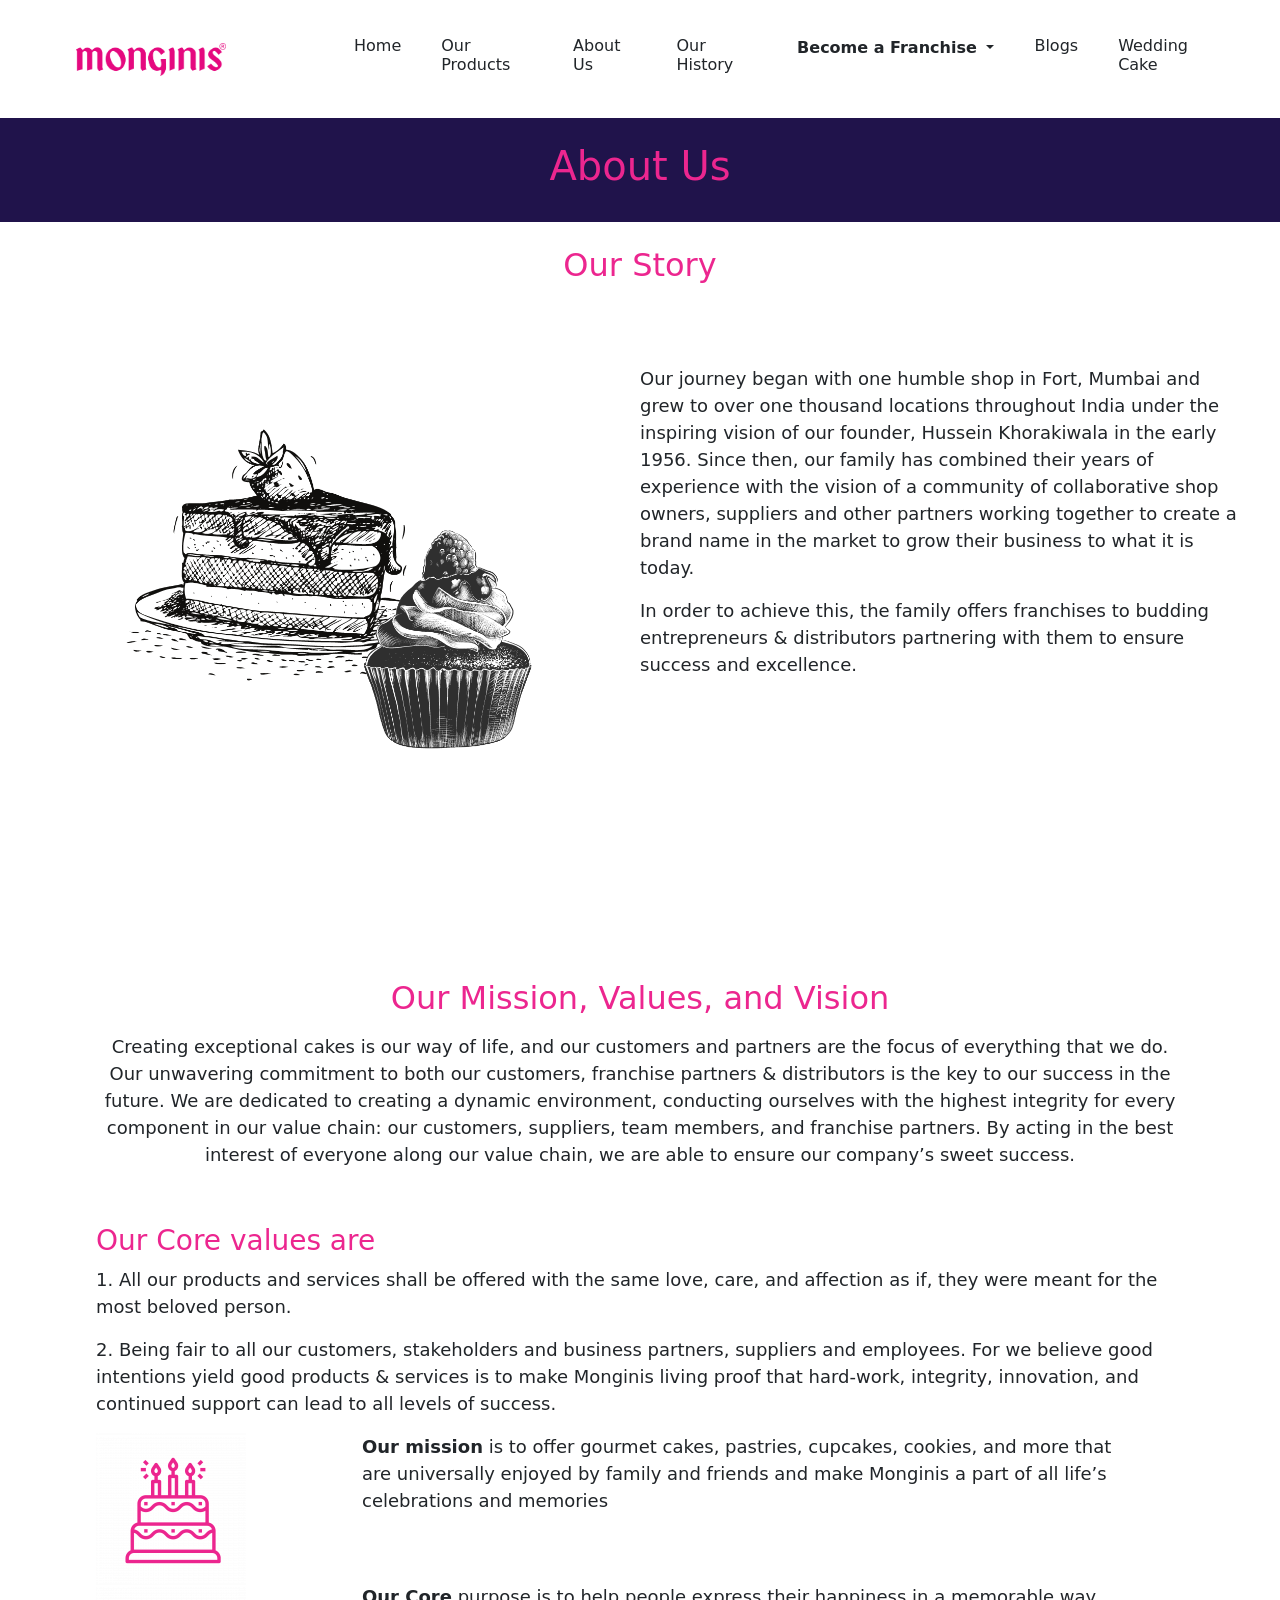
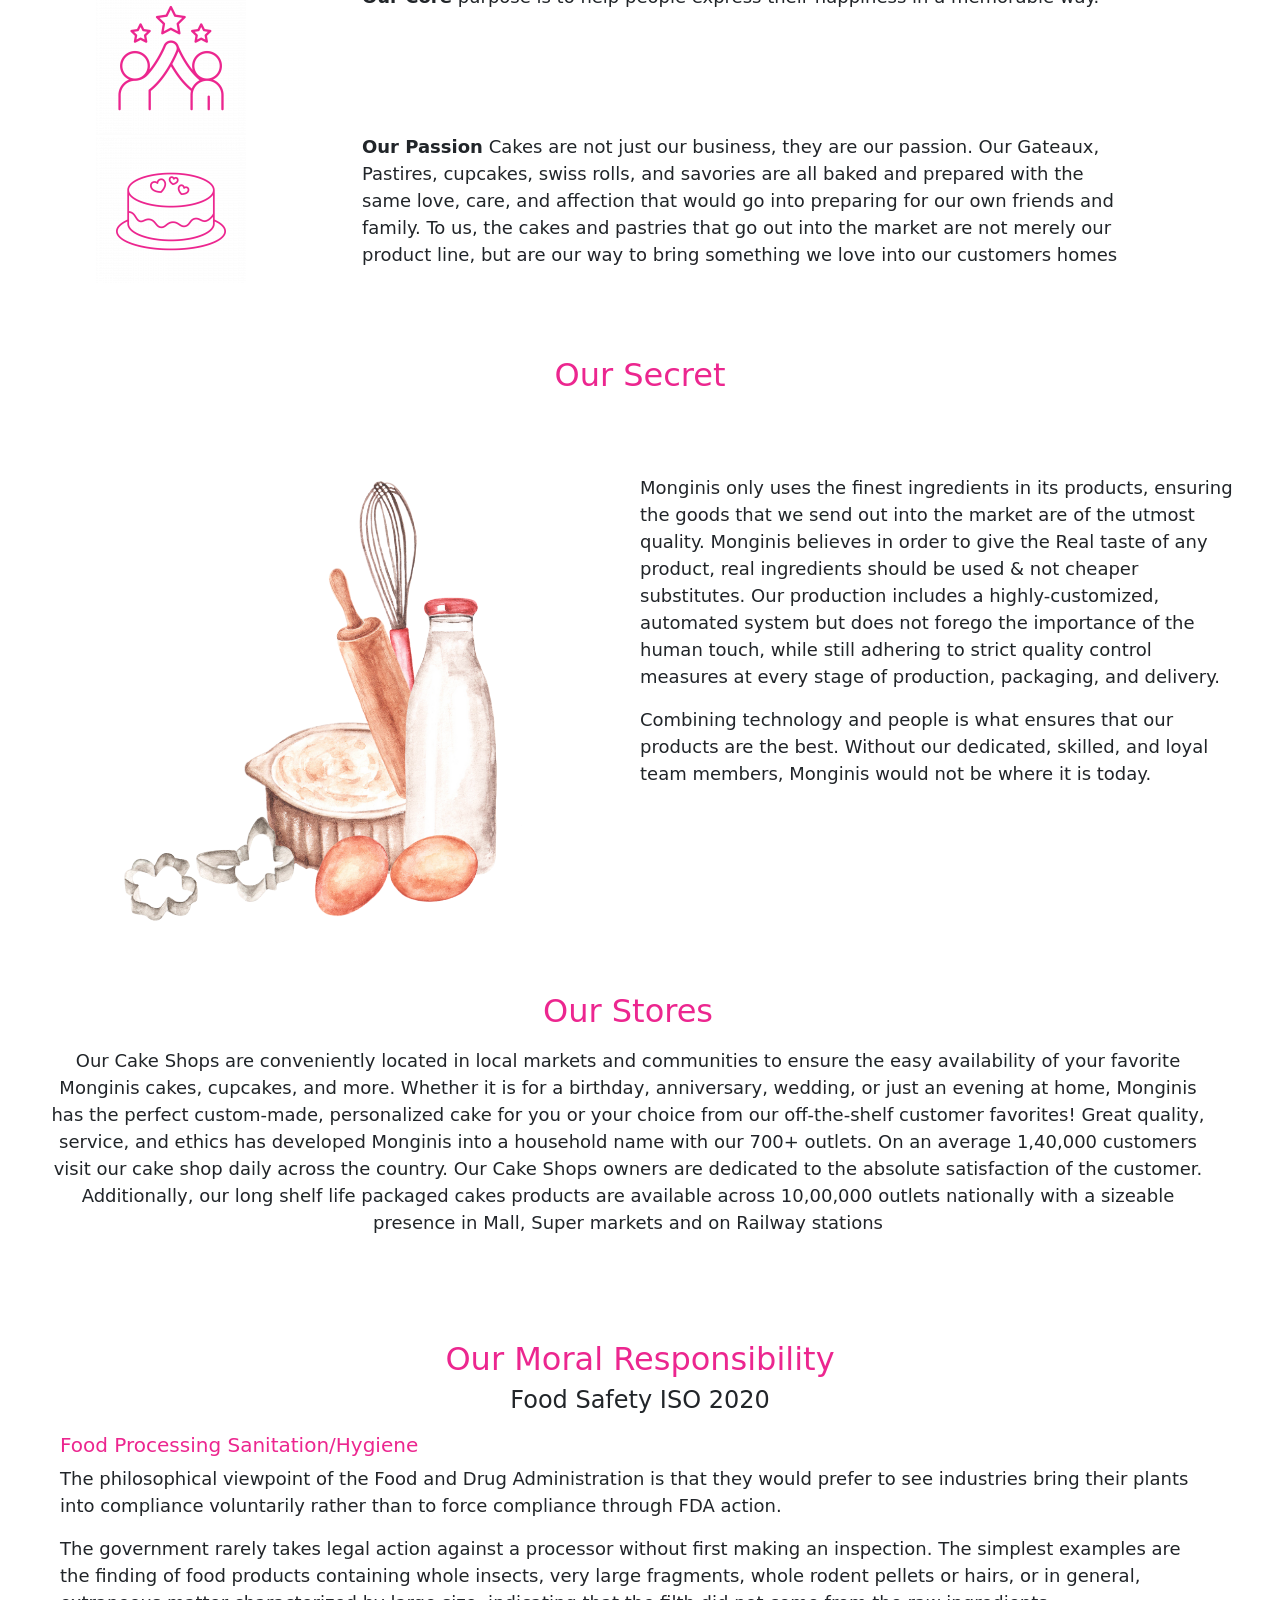
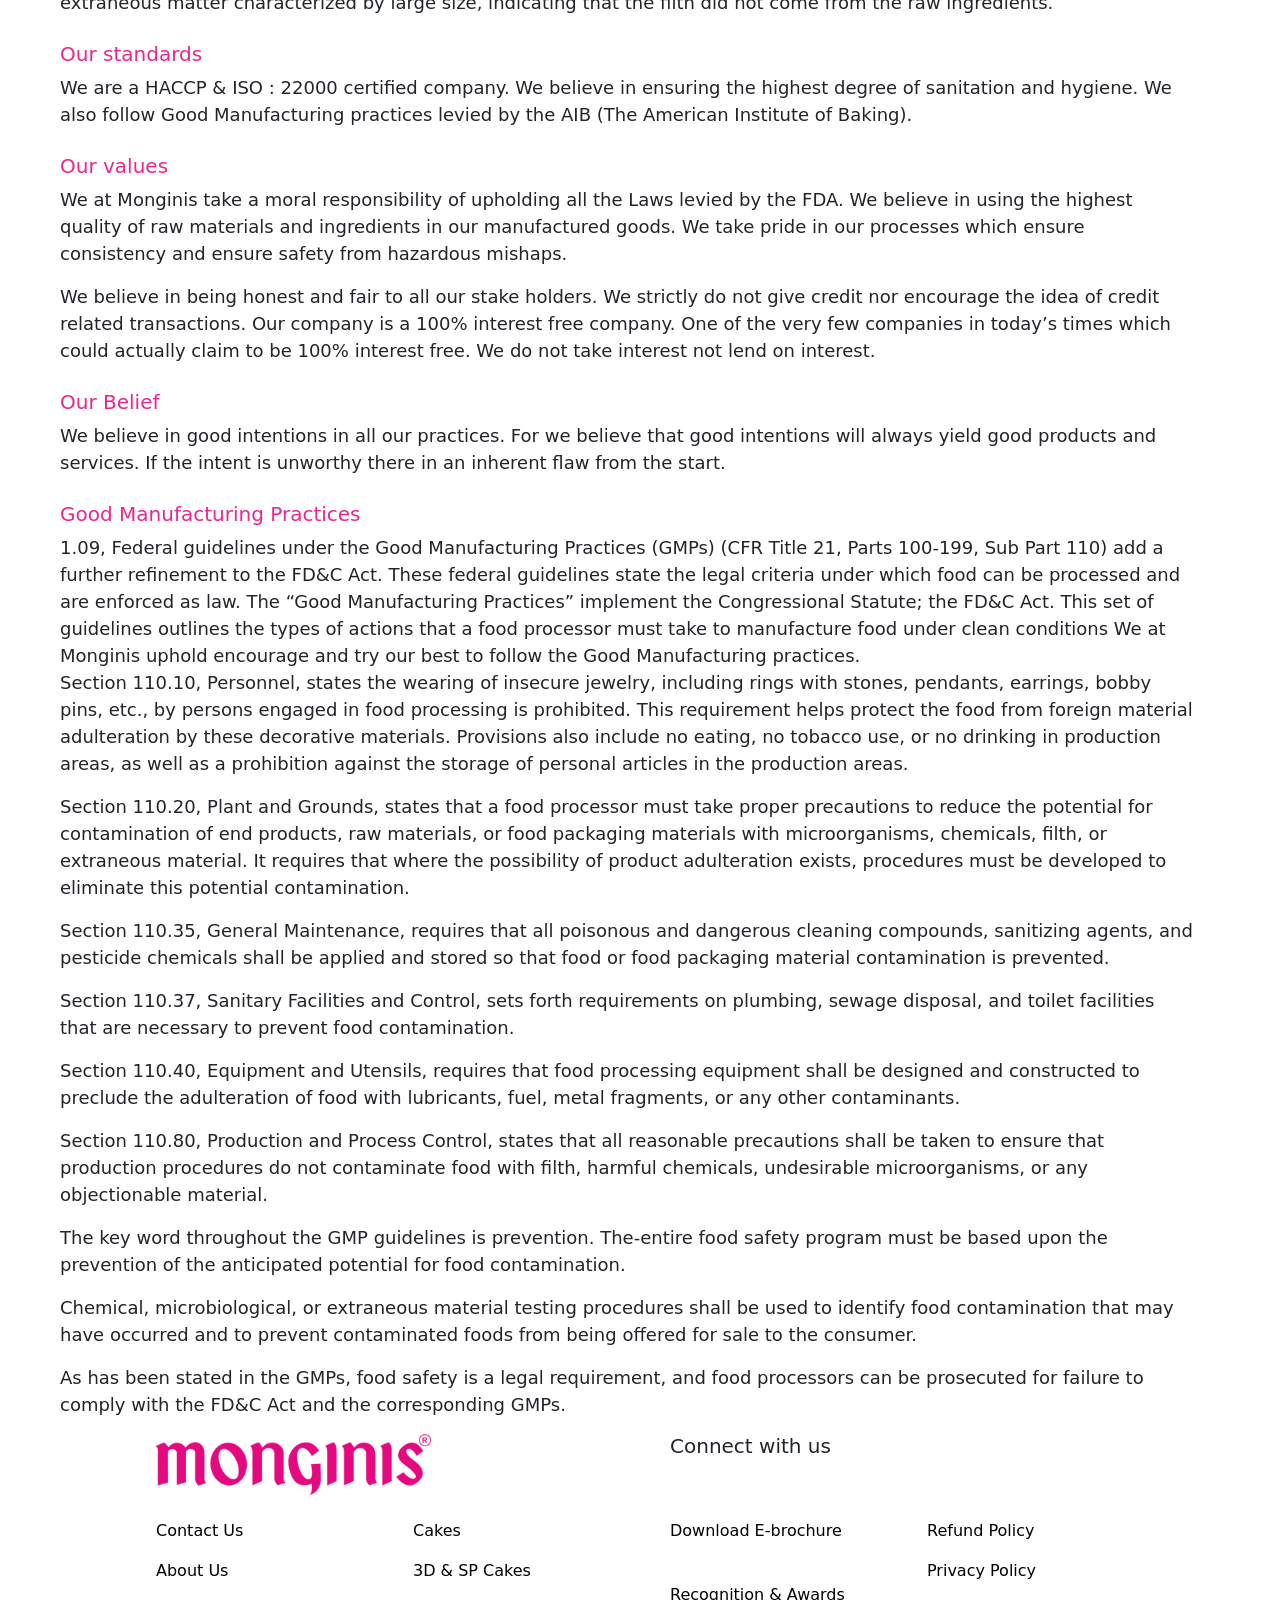
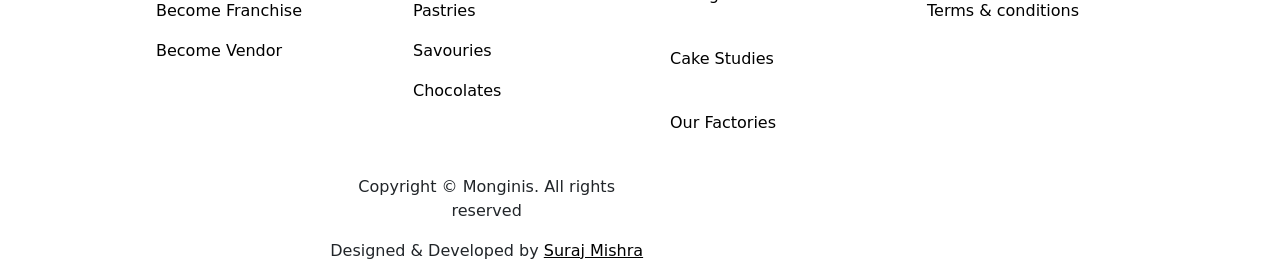
==== aboutus.html @ 7636dd9e "Add files via upload" ====
<!DOCTYPE html>
<html lang="en">
<head>
    <meta charset="UTF-8">
    <meta name="viewport" content="width=device-width, initial-scale=1.0">
    <title>Home</title>
    <link rel="stylesheet" href="css/bootstrap.css">
    <link rel="stylesheet" href="css/splide.min.css">
    <link rel="stylesheet" href="https://cdn.jsdelivr.net/npm/bootstrap-icons@1.11.3/font/bootstrap-icons.min.css">
    <link rel="stylesheet" href="css/style.css">
</head>
<body>

   <!--navbar start-->
   <div class="row header good text-dark">
    <nav class="navbar navbar-expand-lg">
        <div class="container-fluid">
            <a class="" href="index.html">
                <img src="img/mlogo.png" alt="Bootstrap" class="ms-4" style="height: 33px; width: 150px;">
              </a>
          <div class="collapse navbar-collapse ms-5 ps-5" id="navbarSupportedContent">
            <ul class="navbar-nav me-auto mb-2 mb-lg-0 text-dark">
              <li class="nav-item">
                <a class="nav-link a  ms-4" aria-current="page" href="index.html"><h6 class="text-dark">Home</h6></a>
              </li>
              <li class="nav-item">
                <a class="nav-link a ms-4" href="products.html"><h6 class="text-dark">Our Products</h6></a>
              </li>
              <li class="nav-item">
                <a class="nav-link a ms-4" href="aboutus.html"><h6 class="text-dark">About Us</h6></a>
              </li>
              <li class="nav-item">
                <a class="nav-link a ms-4" href=""><h6 class="text-dark">Our History</h6></a>
              </li>
              <li class="nav-item dropdown">
                <a class="nav-link a dropdown-toggle ms-4 fw-semibold text-dark" href="#" role="button" data-bs-toggle="dropdown" aria-expanded="false">
                  Become a Franchise
                </a>
                <ul class="dropdown-menu">
                  <li><a class="dropdown-item" href="#">Action</a></li>
                  <li><a class="dropdown-item" href="#">Another action</a></li>
                  <li><hr class="dropdown-divider"></li>
                  <li><a class="dropdown-item" href="#">Something else here</a></li>
                </ul>
              </li>
              <li class="nav-item">
                <a class="nav-link a ms-4" href="blogs.html"><h6 class="text-dark">Blogs</h6></a>
              </li>
              <li class="nav-item">
                <a class="nav-link a ms-4" href="cakes.html"><h6 class="text-dark">Wedding Cake</h6></a>
              </li>
            </ul>
            
          </div>
        </div>
      </nav>
</div>
<!--navbar end--> 
<div class="container-fluid">
    <!--heading start -->
    <div class="row four py-4" style="background-color:#20134B; ;">
        <h1 style="color:#EC268F ;">About Us</h1>
    </div>
    <!--heading end-->

    <!--s1 start-->
    <div class="row mb-5 pb-5">
        <div class="col-sm-12 text-center my-4">
            <h2 style="color: #EC268F;">Our Story</h2>
        </div>
        <div class="row ">
            <div class="col-sm-6 px-5">
                <img src="img/g1.png" alt="" style="height: 550px; width: 550px;">
            </div>
            <div class="col-sm-6 pt-5">
                <p style="font-size: 18px;">Our journey began with one humble shop in Fort, Mumbai and grew to over one thousand locations throughout India under the inspiring vision of our founder, Hussein Khorakiwala in the early 1956. Since then, our family has combined their years of experience with the vision of a community of collaborative shop owners, suppliers and other partners working together to create a brand name in the market to grow their business to what it is today.</p>
                <p style="font-size: 18px;">In order to achieve this, the family offers franchises to budding entrepreneurs & distributors partnering with them to ensure success and excellence.</p>
            </div>
        </div>
    </div>
    <div class="row px-5" style="font-size: 18px;">
        <div class="col-sm-12 text-center px-5">
            <h2 style="color: #EC268F;" class="my-3">Our Mission, Values, and Vision</h2>
            <p style="font-size: 18px;" class="my-2">Creating exceptional cakes is our way of life, and our customers and partners are the focus of everything that we do. Our unwavering commitment to both our customers, franchise partners & distributors is the key to our success in the future. We are dedicated to creating a dynamic environment, conducting ourselves with the highest integrity for every component in our value chain: our customers, suppliers, team members, and franchise partners. By acting in the best interest of everyone along our value chain, we are able to ensure our company’s sweet success.</p>
        </div>
        <div class="row px-5 my-5">
            <div class="col-sm-12">
                <h3 style="color: #EC268F;">Our Core values are</h3>
                <p> 1. All our products and services shall be offered with the same love, care, and affection as if, they were meant for the most beloved person.</p>
                   <p>2. Being fair to all our customers, stakeholders and business partners, suppliers and employees. For we believe good intentions yield good products & services is to make Monginis living proof that hard-work, integrity, innovation, and continued support can lead to all levels of success.</p>
            </div>
            <div class="row">
                <div class="col-sm-3">
                    <img src="img/g2.png" alt="">
                </div>
                <div class="col-sm-9">
                    <p><b>Our mission</b> is to offer gourmet cakes, pastries, cupcakes, cookies, and more that are universally enjoyed by family and friends and make Monginis a part of all life’s celebrations and memories</p>
                </div>
            </div>
            <div class="row">
                <div class="col-sm-3">
                    <img src="img/g3.png" alt="">
                </div>
                <div class="col-sm-9">
                    <p><b>Our Core</b> purpose is to help people express their happiness in a memorable way.</p>
                </div>
            </div>
            <div class="row">
                <div class="col-sm-3">
                    <img src="img/g4.png" alt="">
                </div>
                <div class="col-sm-9">
                    <p><b>Our Passion</b> Cakes are not just our business, they are our passion. Our Gateaux, Pastires, cupcakes, swiss rolls, and savories are all baked and prepared with the same love, care, and affection that would go into preparing for our own friends and family. To us, the cakes and pastries that go out into the market are not merely our product line, but are our way to bring something we love into our customers homes</p>
                </div>
            </div>
        </div>
    </div>
    <div class="row mb-5 pb-5">
        <div class="col-sm-12 text-center my-4">
            <h2 style="color: #EC268F;">Our Secret</h2>
        </div>
        <div class="row ">
            <div class="col-sm-6 px-5">
                <img src="img/g5.png" alt="" style="height: 550px; width: 550px;">
            </div>
            <div class="col-sm-6 pt-5">
                <p style="font-size: 18px;">Monginis only uses the finest ingredients in its products, ensuring the goods that we send out into the market are of the utmost quality. Monginis believes in order to give the Real taste of any product, real ingredients should be used & not cheaper substitutes. Our production includes a highly-customized, automated system but does not forego the importance of the human touch, while still adhering to strict quality control measures at every stage of production, packaging, and delivery.</p>
                <p style="font-size: 18px;">Combining technology and people is what ensures that our products are the best. Without our dedicated, skilled, and loyal team members, Monginis would not be where it is today.</p>
            </div>
        </div>
        <div class="row">
            <div class="col-sm-12 text-center px-5">
                <h2 style="color: #EC268F;" class="my-3">Our Stores</h2>
                <p style="font-size: 18px;" class="my-2">Our Cake Shops are conveniently located in local markets and communities to ensure the easy availability of your favorite Monginis cakes, cupcakes, and more. Whether it is for a birthday, anniversary, wedding, or just an evening at home, Monginis has the perfect custom-made, personalized cake for you or your choice from our off-the-shelf customer favorites! Great quality, service, and ethics has developed Monginis into a household name with our 700+ outlets. On an average 1,40,000 customers visit our cake shop daily across the country. Our Cake Shops owners are dedicated to the absolute satisfaction of the customer. Additionally, our long shelf life packaged cakes products are available across 10,00,000 outlets nationally with a sizeable presence in Mall, Super markets and on Railway stations</p>
            </div>
        </div>
    </div>
    <!--s1 end-->

    <!--s2 start-->
    <div class="row px-5" style="font-size: 18px;">
        <div class="col-sm-12 text-center">
            <h2 style="color: #EC268F;">Our Moral Responsibility</h2>
            <h4>Food Safety ISO 2020</h4>
        </div>
        <div class="row">
            <div class="col-sm-12 six">
                <h5>
                    Food Processing Sanitation/Hygiene</h5>
                    <p>The philosophical viewpoint of the Food and Drug Administration is that they would prefer to see industries bring their plants into compliance voluntarily rather than to force compliance through FDA action.</p>

<p>The government rarely takes legal action against a processor without first making an inspection. The simplest examples are the finding of food products containing whole insects, very large fragments, whole rodent pellets or hairs, or in general, extraneous matter characterized by large size, indicating that the filth did not come from the raw ingredients.</p>
<h5>Our standards</h5>
<p>We are a HACCP & ISO : 22000 certified company. We believe in ensuring the highest degree of sanitation and hygiene. We also follow Good Manufacturing practices levied by the AIB (The American Institute of Baking).</p>

<h5>Our values</h5>
<p>We at Monginis take a moral responsibility of upholding all the Laws levied by the FDA. We believe in using the highest quality of raw materials and ingredients in our manufactured goods. We take pride in our processes which ensure consistency and ensure safety from hazardous mishaps.</p>

<p>We believe in being honest and fair to all our stake holders. We strictly do not give credit nor encourage the idea of credit related transactions. Our company is a 100% interest free company. One of the very few companies in today’s times which could actually claim to be 100% interest free. We do not take interest not lend on interest.</p>

<h5>Our Belief</h5>
<p>We believe in good intentions in all our practices. For we believe that good intentions will always yield good products and services. If the intent is unworthy there in an inherent flaw from the start.</p>
            <h5>Good Manufacturing Practices</h5>
            1.09, Federal guidelines under the Good Manufacturing Practices (GMPs) (CFR Title 21, Parts 100-199, Sub Part 110) add a further refinement to the FD&C Act. These federal guidelines state the legal criteria under which food can be processed and are enforced as law.
The “Good Manufacturing Practices” implement the Congressional Statute; the FD&C Act. This set of guidelines outlines the types of actions that a food processor must take to manufacture food under clean conditions

We at Monginis uphold encourage and try our best to follow the Good Manufacturing practices.

<p>Section 110.10, Personnel, states the wearing of insecure jewelry, including rings with stones, pendants, earrings, bobby pins, etc., by persons engaged in food processing is prohibited. This requirement helps protect the food from foreign material adulteration by these decorative materials. Provisions also include no eating, no tobacco use, or no drinking in production areas, as well as a prohibition against the storage of personal articles in the production areas.</p>
<p>Section 110.20, Plant and Grounds, states that a food processor must take proper precautions to reduce the potential for contamination of end products, raw materials, or food packaging materials with microorganisms, chemicals, filth, or extraneous material. It requires that where the possibility of product adulteration exists, procedures must be developed to eliminate this potential contamination.</p>
<p>Section 110.35, General Maintenance, requires that all poisonous and dangerous cleaning compounds, sanitizing agents, and pesticide chemicals shall be applied and stored so that food or food packaging material contamination is prevented.</p>
Section 110.37, Sanitary Facilities and Control, sets forth requirements on plumbing, sewage disposal, and toilet facilities that are necessary to prevent food contamination.</p>
<p>Section 110.40, Equipment and Utensils, requires that food processing equipment shall be designed and constructed to preclude the adulteration of food with lubricants, fuel, metal fragments, or any other contaminants.</p>
<p>Section 110.80, Production and Process Control, states that all reasonable precautions shall be taken to ensure that production procedures do not contaminate food with filth, harmful chemicals, undesirable microorganisms, or any objectionable material.</p>
<p>The key word throughout the GMP guidelines is prevention. The-entire food safety program must be based upon the prevention of the anticipated potential for food contamination.</p>
<p>Chemical, microbiological, or extraneous material testing procedures shall be used to identify food contamination that may have occurred and to prevent contaminated foods from being offered for sale to the consumer.</p>
<p>As has been stated in the GMPs, food safety is a legal requirement, and food processors can be prosecuted for failure to comply with the FD&C Act and the corresponding GMPs.</p>
            </div>
        </div>
    </div>
    <!--s2 end-->


    <!--footer start-->
    <div class="row mx-5 px-5">
        <div class="col-sm-12 ps-5">
            <div class="row">
                <div class="col-sm-6">
                    <img src="img/logo.png" alt="" style="height: 61px; width: 275px;">
                </div>
                <div class="col-sm-6">
                    <h5>Connect with us</h5>
                </div>
            </div>
            <div class="row aa my-4">
              <div class="col-sm-3">
                    <p><a href="">Contact Us</a></p>
                    <p><a href="">About Us</a></p>
                    <p><a href="">Become Franchise</a></p>
                    <p><a href="">Become Vendor</a></p>
                </div>
                <div class="col-sm-3">
                  <p><a href="">Cakes</a></p>
                  <p><a href="">3D & SP Cakes</a></p>
                  <p><a href="">Pastries</a></p>
                  <p><a href="">Savouries</a></p>
                  <p><a href="">Chocolates</a></p>
                </div>
                <div class="col-sm-3">
                    <p><a href="">Download E-brochure</a></p> <br>
                    <p><a href="">Recognition & Awards</a></p> <br>
                    <p><a href="">Cake Studies</a></p> <br>
                    <p><a href="">Our Factories</a></p>
                </div>
                <div class="col-sm-3">
                   <p> <a href="">Refund Policy</a></p>
                   <p> <a href="">Privacy Policy</a></p>
                   <p> <a href="">Terms & conditions</a></p>
                </div>
            </div>
            <div class="row">
                <div class="col-sm-8 text-center">
                <p>Copyright © Monginis. All rights <br>reserved</p>
                <p>Designed & Developed by <span><a href="" style="color: black;">Suraj Mishra</a></span></p>
                </div>
                <div class="col-sm-4"></div>
            </div>
        </div>
    </div>
    <!--footer end-->



</div>

    <script src="js/bootstrap.bundle.js"></script>
    <script src="js/splide.min.js"></script>
</body>
</html>
---- css/style.css ----
.header{
    margin-left: auto;
    margin-right: auto;
    padding: 20px 40px;
}
.bad{
    background-image:url();
}
.dad>p>span>a{
     text-decoration: none;
     color: black;
}
.aa>div>p>a{
    text-decoration: none;
    color: black;
}
.one>span>a{
    display: inline;
}
.two:hover >span>span>input{
    border-color: blue;
}
.four{
    display: flex;
justify-content: center; /* Centers horizontally */
align-items: center; /* Centers vertically */
}
.five>a,h6{
    text-decoration: none;
    color: white;
}
.four>h1{
    display: flex;
justify-content: center; /* Centers horizontally */
align-items: center; /* Centers vertically */
}
.six>h5{
    color: #EC268F;
    padding-top: 10px;
}
.seven>h6{
    color: black;
    font-weight: bold;
}
.eight{
        background-color: #fff;
        border: .5px solid #b3b3b3;
        width: 100%;
        padding-top: 12px;
        padding-bottom: 12px;
        padding-inline: 5px;
        border-radius: 7px;
        margin-top: -30px;
}
.nine{
    font-size: 25px;
    font-family: nunitoregular;
}
.ten{
    background-color: #fff;
    border: .5px solid #b3b3b3;
    width: 100%;
    height: 150px;
    padding-top: 12px;
    padding-bottom: 12px;
    padding-inline: 5px;
    border-radius: 7px;
}
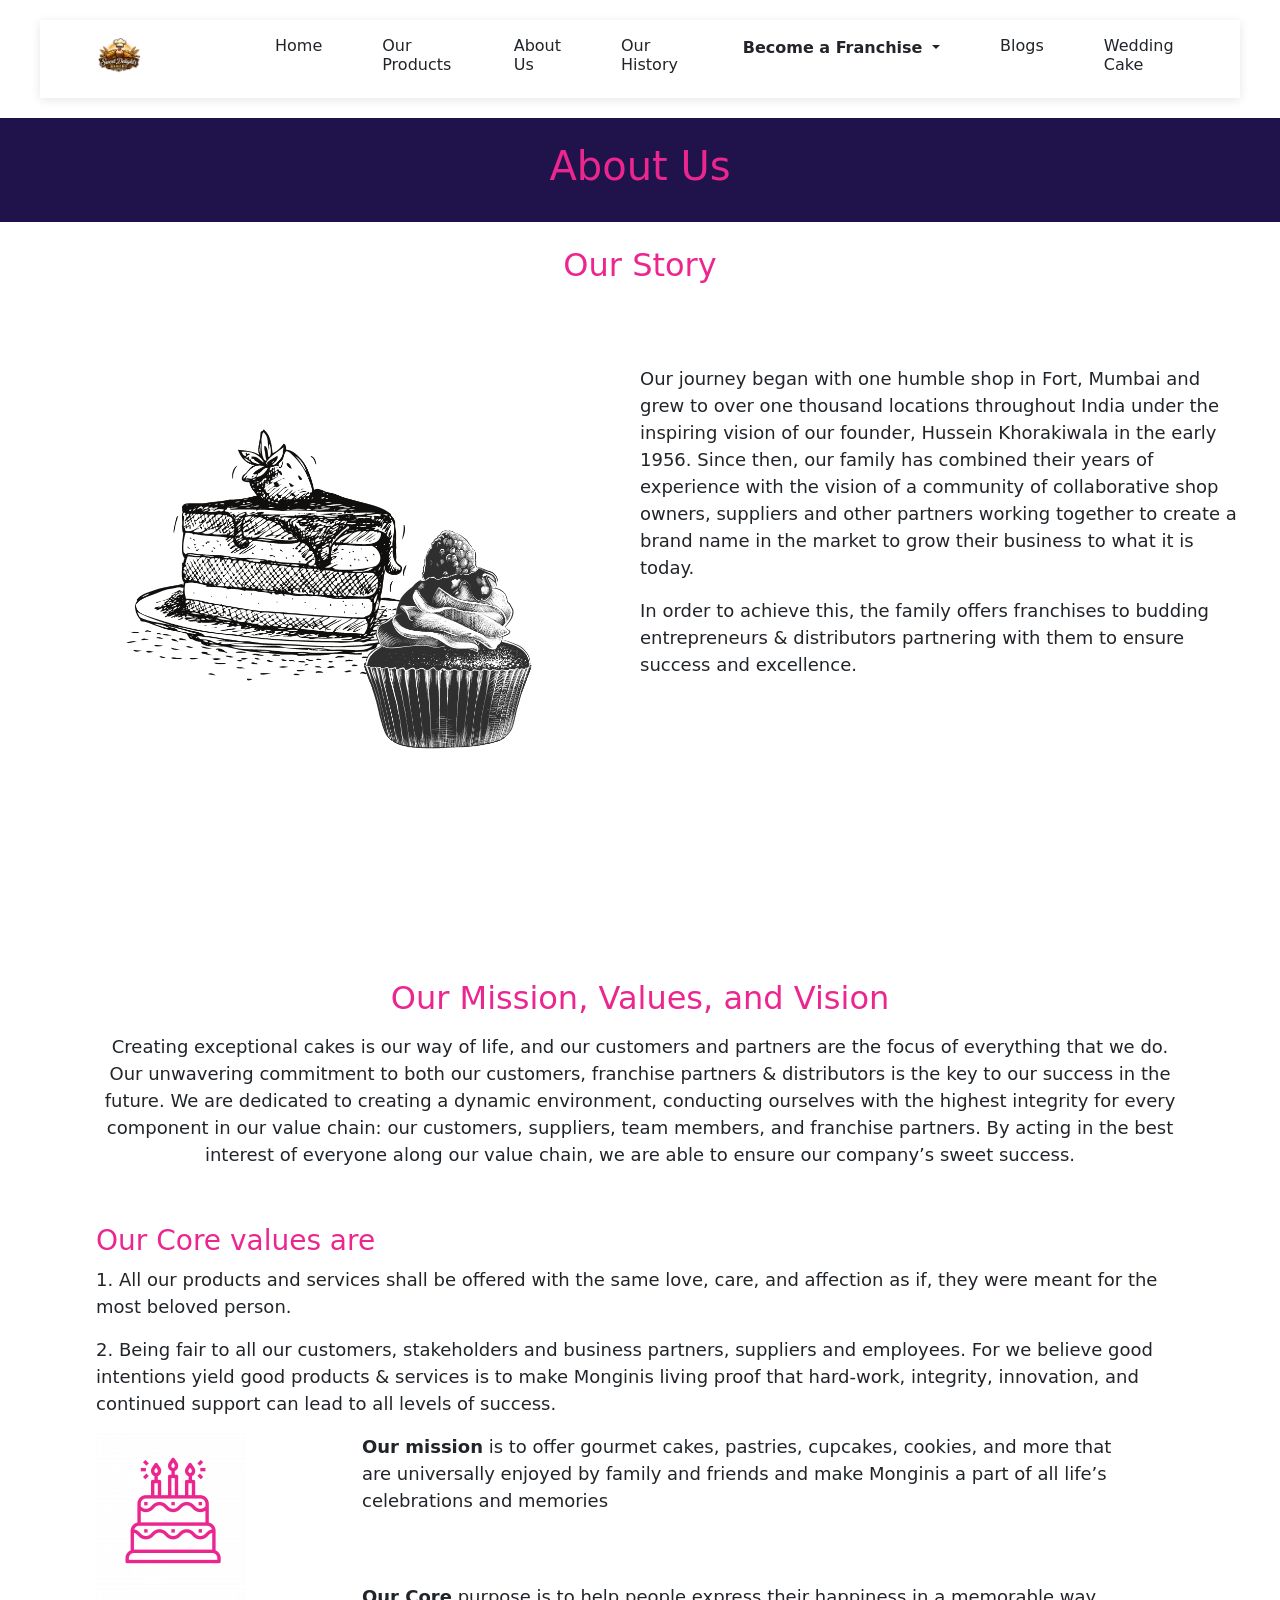
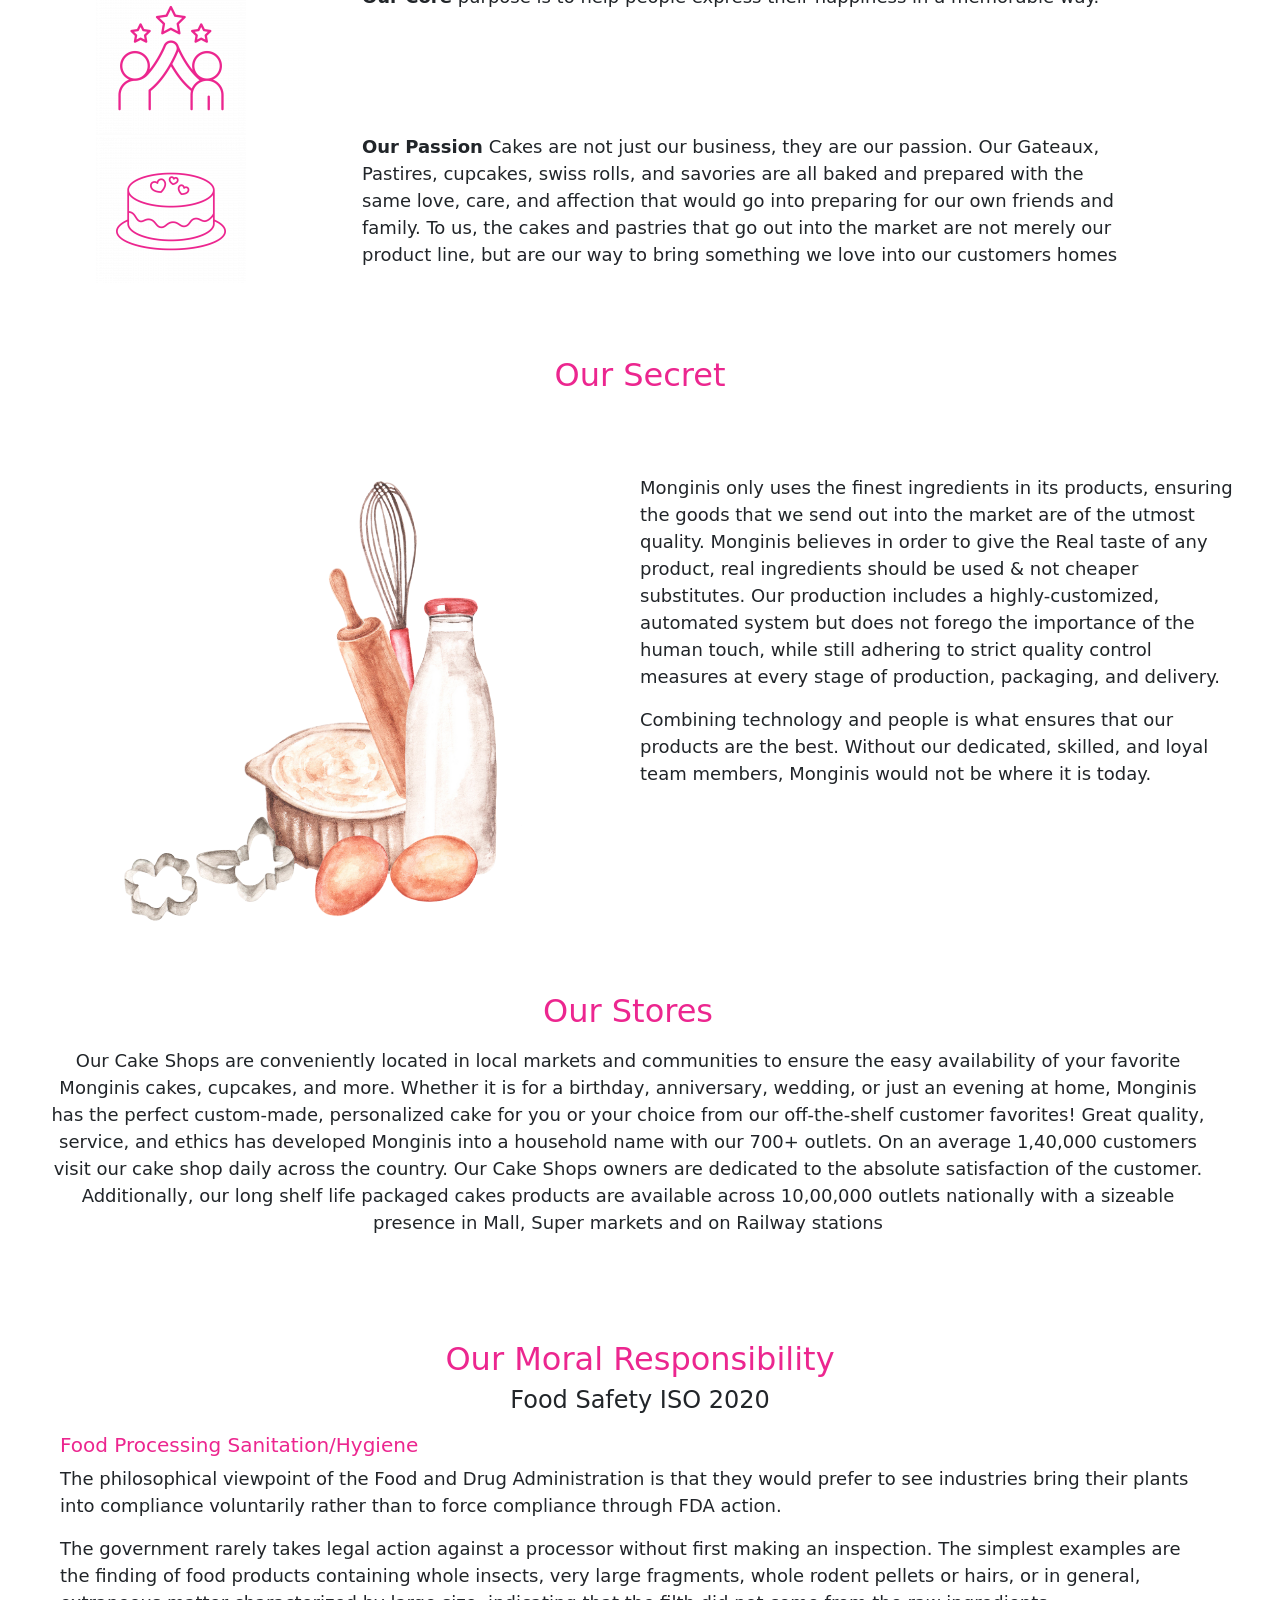
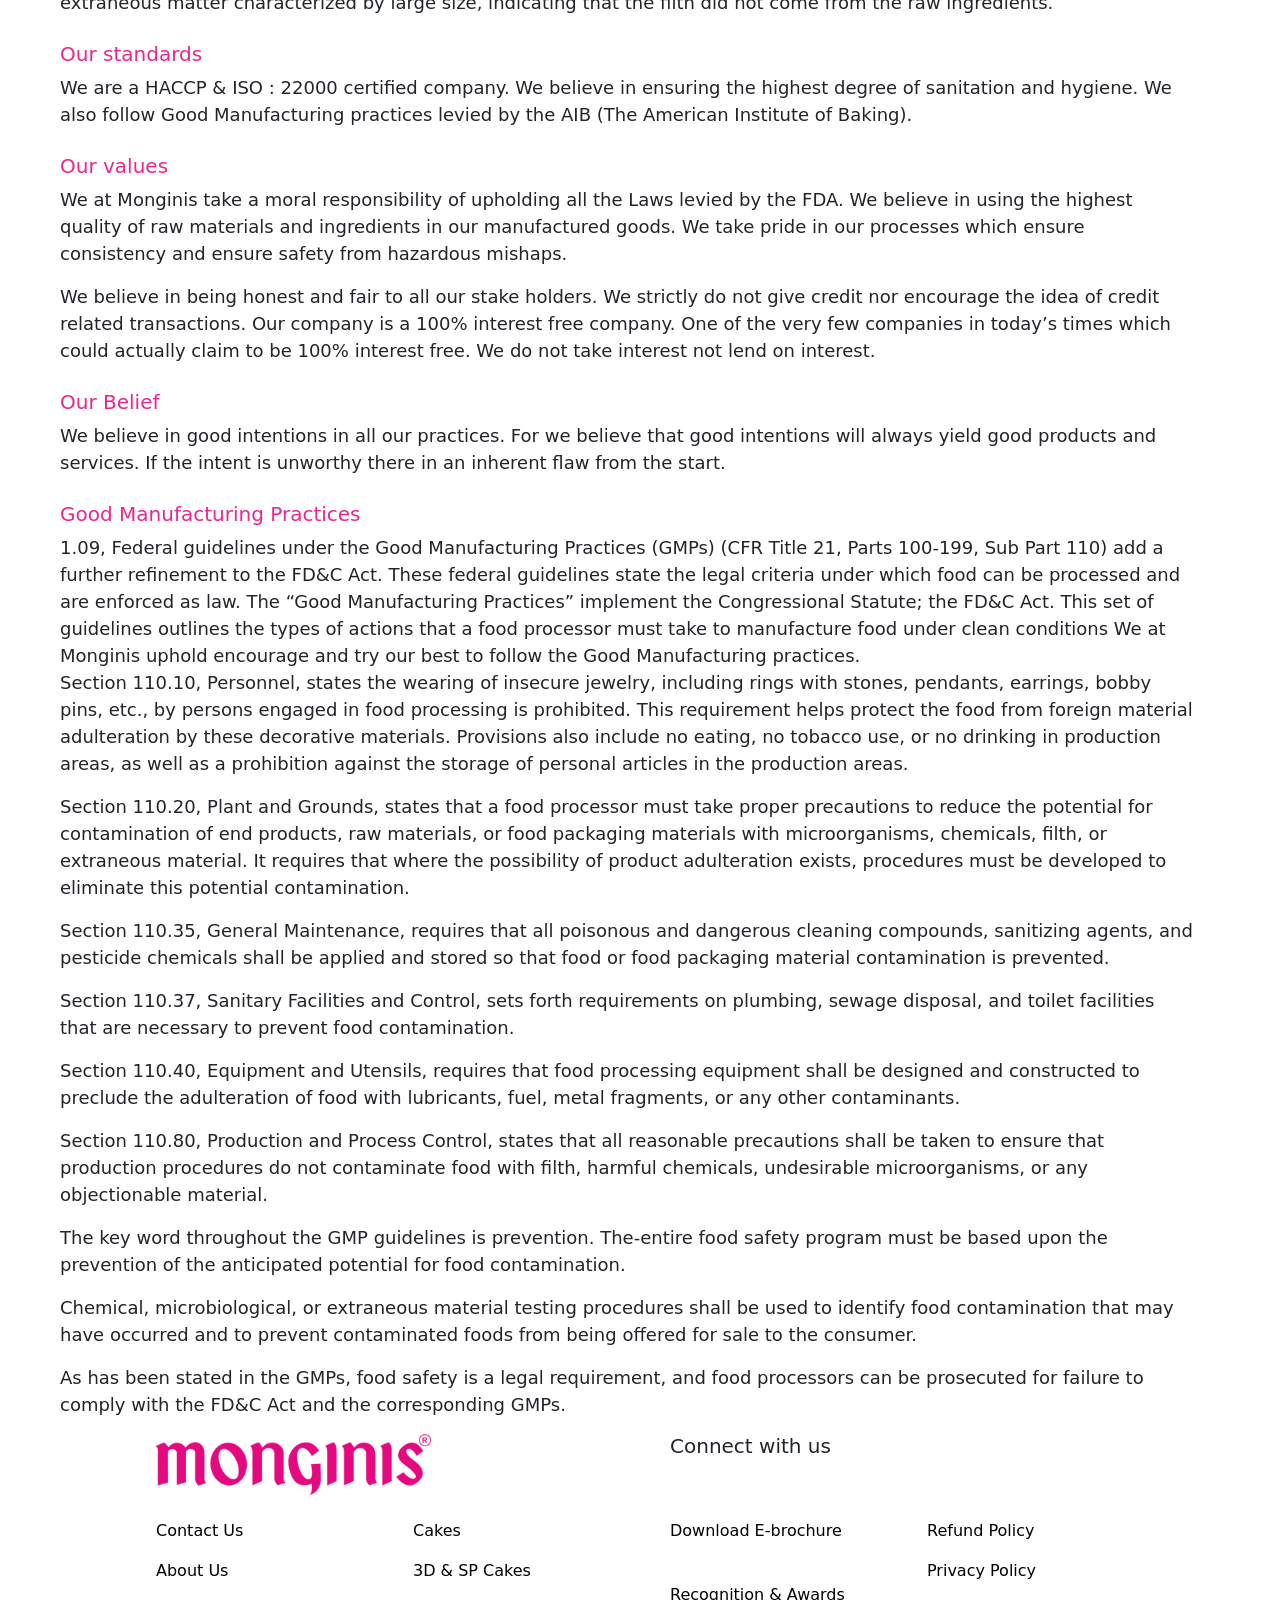
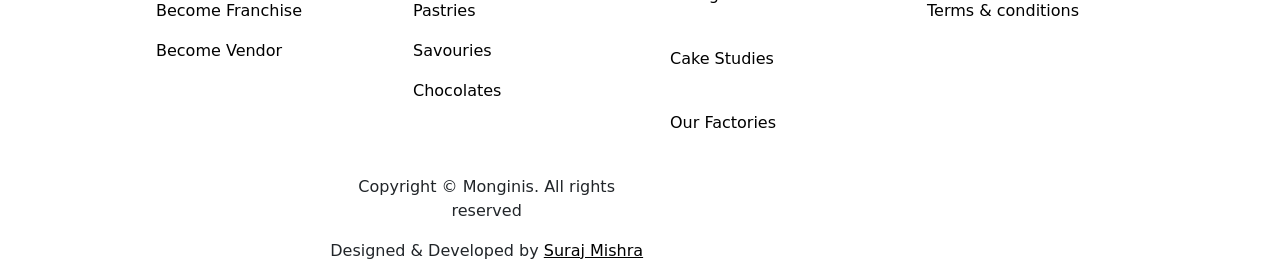
==== commit 1868a6c4: "Initial commit for BakeryWebsite updates" ====
--- a/aboutus.html
+++ b/aboutus.html
@@ -1,239 +1,239 @@
-<!DOCTYPE html>
-<html lang="en">
-<head>
-    <meta charset="UTF-8">
-    <meta name="viewport" content="width=device-width, initial-scale=1.0">
-    <title>Home</title>
-    <link rel="stylesheet" href="css/bootstrap.css">
-    <link rel="stylesheet" href="css/splide.min.css">
-    <link rel="stylesheet" href="https://cdn.jsdelivr.net/npm/bootstrap-icons@1.11.3/font/bootstrap-icons.min.css">
-    <link rel="stylesheet" href="css/style.css">
-</head>
-<body>
-
-   <!--navbar start-->
-   <div class="row header good text-dark">
-    <nav class="navbar navbar-expand-lg">
-        <div class="container-fluid">
-            <a class="" href="index.html">
-                <img src="img/mlogo.png" alt="Bootstrap" class="ms-4" style="height: 33px; width: 150px;">
-              </a>
-          <div class="collapse navbar-collapse ms-5 ps-5" id="navbarSupportedContent">
-            <ul class="navbar-nav me-auto mb-2 mb-lg-0 text-dark">
-              <li class="nav-item">
-                <a class="nav-link a  ms-4" aria-current="page" href="index.html"><h6 class="text-dark">Home</h6></a>
-              </li>
-              <li class="nav-item">
-                <a class="nav-link a ms-4" href="products.html"><h6 class="text-dark">Our Products</h6></a>
-              </li>
-              <li class="nav-item">
-                <a class="nav-link a ms-4" href="aboutus.html"><h6 class="text-dark">About Us</h6></a>
-              </li>
-              <li class="nav-item">
-                <a class="nav-link a ms-4" href=""><h6 class="text-dark">Our History</h6></a>
-              </li>
-              <li class="nav-item dropdown">
-                <a class="nav-link a dropdown-toggle ms-4 fw-semibold text-dark" href="#" role="button" data-bs-toggle="dropdown" aria-expanded="false">
-                  Become a Franchise
-                </a>
-                <ul class="dropdown-menu">
-                  <li><a class="dropdown-item" href="#">Action</a></li>
-                  <li><a class="dropdown-item" href="#">Another action</a></li>
-                  <li><hr class="dropdown-divider"></li>
-                  <li><a class="dropdown-item" href="#">Something else here</a></li>
-                </ul>
-              </li>
-              <li class="nav-item">
-                <a class="nav-link a ms-4" href="blogs.html"><h6 class="text-dark">Blogs</h6></a>
-              </li>
-              <li class="nav-item">
-                <a class="nav-link a ms-4" href="cakes.html"><h6 class="text-dark">Wedding Cake</h6></a>
-              </li>
-            </ul>
-            
-          </div>
-        </div>
-      </nav>
-</div>
-<!--navbar end--> 
-<div class="container-fluid">
-    <!--heading start -->
-    <div class="row four py-4" style="background-color:#20134B; ;">
-        <h1 style="color:#EC268F ;">About Us</h1>
-    </div>
-    <!--heading end-->
-
-    <!--s1 start-->
-    <div class="row mb-5 pb-5">
-        <div class="col-sm-12 text-center my-4">
-            <h2 style="color: #EC268F;">Our Story</h2>
-        </div>
-        <div class="row ">
-            <div class="col-sm-6 px-5">
-                <img src="img/g1.png" alt="" style="height: 550px; width: 550px;">
-            </div>
-            <div class="col-sm-6 pt-5">
-                <p style="font-size: 18px;">Our journey began with one humble shop in Fort, Mumbai and grew to over one thousand locations throughout India under the inspiring vision of our founder, Hussein Khorakiwala in the early 1956. Since then, our family has combined their years of experience with the vision of a community of collaborative shop owners, suppliers and other partners working together to create a brand name in the market to grow their business to what it is today.</p>
-                <p style="font-size: 18px;">In order to achieve this, the family offers franchises to budding entrepreneurs & distributors partnering with them to ensure success and excellence.</p>
-            </div>
-        </div>
-    </div>
-    <div class="row px-5" style="font-size: 18px;">
-        <div class="col-sm-12 text-center px-5">
-            <h2 style="color: #EC268F;" class="my-3">Our Mission, Values, and Vision</h2>
-            <p style="font-size: 18px;" class="my-2">Creating exceptional cakes is our way of life, and our customers and partners are the focus of everything that we do. Our unwavering commitment to both our customers, franchise partners & distributors is the key to our success in the future. We are dedicated to creating a dynamic environment, conducting ourselves with the highest integrity for every component in our value chain: our customers, suppliers, team members, and franchise partners. By acting in the best interest of everyone along our value chain, we are able to ensure our company’s sweet success.</p>
-        </div>
-        <div class="row px-5 my-5">
-            <div class="col-sm-12">
-                <h3 style="color: #EC268F;">Our Core values are</h3>
-                <p> 1. All our products and services shall be offered with the same love, care, and affection as if, they were meant for the most beloved person.</p>
-                   <p>2. Being fair to all our customers, stakeholders and business partners, suppliers and employees. For we believe good intentions yield good products & services is to make Monginis living proof that hard-work, integrity, innovation, and continued support can lead to all levels of success.</p>
-            </div>
-            <div class="row">
-                <div class="col-sm-3">
-                    <img src="img/g2.png" alt="">
-                </div>
-                <div class="col-sm-9">
-                    <p><b>Our mission</b> is to offer gourmet cakes, pastries, cupcakes, cookies, and more that are universally enjoyed by family and friends and make Monginis a part of all life’s celebrations and memories</p>
-                </div>
-            </div>
-            <div class="row">
-                <div class="col-sm-3">
-                    <img src="img/g3.png" alt="">
-                </div>
-                <div class="col-sm-9">
-                    <p><b>Our Core</b> purpose is to help people express their happiness in a memorable way.</p>
-                </div>
-            </div>
-            <div class="row">
-                <div class="col-sm-3">
-                    <img src="img/g4.png" alt="">
-                </div>
-                <div class="col-sm-9">
-                    <p><b>Our Passion</b> Cakes are not just our business, they are our passion. Our Gateaux, Pastires, cupcakes, swiss rolls, and savories are all baked and prepared with the same love, care, and affection that would go into preparing for our own friends and family. To us, the cakes and pastries that go out into the market are not merely our product line, but are our way to bring something we love into our customers homes</p>
-                </div>
-            </div>
-        </div>
-    </div>
-    <div class="row mb-5 pb-5">
-        <div class="col-sm-12 text-center my-4">
-            <h2 style="color: #EC268F;">Our Secret</h2>
-        </div>
-        <div class="row ">
-            <div class="col-sm-6 px-5">
-                <img src="img/g5.png" alt="" style="height: 550px; width: 550px;">
-            </div>
-            <div class="col-sm-6 pt-5">
-                <p style="font-size: 18px;">Monginis only uses the finest ingredients in its products, ensuring the goods that we send out into the market are of the utmost quality. Monginis believes in order to give the Real taste of any product, real ingredients should be used & not cheaper substitutes. Our production includes a highly-customized, automated system but does not forego the importance of the human touch, while still adhering to strict quality control measures at every stage of production, packaging, and delivery.</p>
-                <p style="font-size: 18px;">Combining technology and people is what ensures that our products are the best. Without our dedicated, skilled, and loyal team members, Monginis would not be where it is today.</p>
-            </div>
-        </div>
-        <div class="row">
-            <div class="col-sm-12 text-center px-5">
-                <h2 style="color: #EC268F;" class="my-3">Our Stores</h2>
-                <p style="font-size: 18px;" class="my-2">Our Cake Shops are conveniently located in local markets and communities to ensure the easy availability of your favorite Monginis cakes, cupcakes, and more. Whether it is for a birthday, anniversary, wedding, or just an evening at home, Monginis has the perfect custom-made, personalized cake for you or your choice from our off-the-shelf customer favorites! Great quality, service, and ethics has developed Monginis into a household name with our 700+ outlets. On an average 1,40,000 customers visit our cake shop daily across the country. Our Cake Shops owners are dedicated to the absolute satisfaction of the customer. Additionally, our long shelf life packaged cakes products are available across 10,00,000 outlets nationally with a sizeable presence in Mall, Super markets and on Railway stations</p>
-            </div>
-        </div>
-    </div>
-    <!--s1 end-->
-
-    <!--s2 start-->
-    <div class="row px-5" style="font-size: 18px;">
-        <div class="col-sm-12 text-center">
-            <h2 style="color: #EC268F;">Our Moral Responsibility</h2>
-            <h4>Food Safety ISO 2020</h4>
-        </div>
-        <div class="row">
-            <div class="col-sm-12 six">
-                <h5>
-                    Food Processing Sanitation/Hygiene</h5>
-                    <p>The philosophical viewpoint of the Food and Drug Administration is that they would prefer to see industries bring their plants into compliance voluntarily rather than to force compliance through FDA action.</p>
-
-<p>The government rarely takes legal action against a processor without first making an inspection. The simplest examples are the finding of food products containing whole insects, very large fragments, whole rodent pellets or hairs, or in general, extraneous matter characterized by large size, indicating that the filth did not come from the raw ingredients.</p>
-<h5>Our standards</h5>
-<p>We are a HACCP & ISO : 22000 certified company. We believe in ensuring the highest degree of sanitation and hygiene. We also follow Good Manufacturing practices levied by the AIB (The American Institute of Baking).</p>
-
-<h5>Our values</h5>
-<p>We at Monginis take a moral responsibility of upholding all the Laws levied by the FDA. We believe in using the highest quality of raw materials and ingredients in our manufactured goods. We take pride in our processes which ensure consistency and ensure safety from hazardous mishaps.</p>
-
-<p>We believe in being honest and fair to all our stake holders. We strictly do not give credit nor encourage the idea of credit related transactions. Our company is a 100% interest free company. One of the very few companies in today’s times which could actually claim to be 100% interest free. We do not take interest not lend on interest.</p>
-
-<h5>Our Belief</h5>
-<p>We believe in good intentions in all our practices. For we believe that good intentions will always yield good products and services. If the intent is unworthy there in an inherent flaw from the start.</p>
-            <h5>Good Manufacturing Practices</h5>
-            1.09, Federal guidelines under the Good Manufacturing Practices (GMPs) (CFR Title 21, Parts 100-199, Sub Part 110) add a further refinement to the FD&C Act. These federal guidelines state the legal criteria under which food can be processed and are enforced as law.
-The “Good Manufacturing Practices” implement the Congressional Statute; the FD&C Act. This set of guidelines outlines the types of actions that a food processor must take to manufacture food under clean conditions
-
-We at Monginis uphold encourage and try our best to follow the Good Manufacturing practices.
-
-<p>Section 110.10, Personnel, states the wearing of insecure jewelry, including rings with stones, pendants, earrings, bobby pins, etc., by persons engaged in food processing is prohibited. This requirement helps protect the food from foreign material adulteration by these decorative materials. Provisions also include no eating, no tobacco use, or no drinking in production areas, as well as a prohibition against the storage of personal articles in the production areas.</p>
-<p>Section 110.20, Plant and Grounds, states that a food processor must take proper precautions to reduce the potential for contamination of end products, raw materials, or food packaging materials with microorganisms, chemicals, filth, or extraneous material. It requires that where the possibility of product adulteration exists, procedures must be developed to eliminate this potential contamination.</p>
-<p>Section 110.35, General Maintenance, requires that all poisonous and dangerous cleaning compounds, sanitizing agents, and pesticide chemicals shall be applied and stored so that food or food packaging material contamination is prevented.</p>
-Section 110.37, Sanitary Facilities and Control, sets forth requirements on plumbing, sewage disposal, and toilet facilities that are necessary to prevent food contamination.</p>
-<p>Section 110.40, Equipment and Utensils, requires that food processing equipment shall be designed and constructed to preclude the adulteration of food with lubricants, fuel, metal fragments, or any other contaminants.</p>
-<p>Section 110.80, Production and Process Control, states that all reasonable precautions shall be taken to ensure that production procedures do not contaminate food with filth, harmful chemicals, undesirable microorganisms, or any objectionable material.</p>
-<p>The key word throughout the GMP guidelines is prevention. The-entire food safety program must be based upon the prevention of the anticipated potential for food contamination.</p>
-<p>Chemical, microbiological, or extraneous material testing procedures shall be used to identify food contamination that may have occurred and to prevent contaminated foods from being offered for sale to the consumer.</p>
-<p>As has been stated in the GMPs, food safety is a legal requirement, and food processors can be prosecuted for failure to comply with the FD&C Act and the corresponding GMPs.</p>
-            </div>
-        </div>
-    </div>
-    <!--s2 end-->
-
-
-    <!--footer start-->
-    <div class="row mx-5 px-5">
-        <div class="col-sm-12 ps-5">
-            <div class="row">
-                <div class="col-sm-6">
-                    <img src="img/logo.png" alt="" style="height: 61px; width: 275px;">
-                </div>
-                <div class="col-sm-6">
-                    <h5>Connect with us</h5>
-                </div>
-            </div>
-            <div class="row aa my-4">
-              <div class="col-sm-3">
-                    <p><a href="">Contact Us</a></p>
-                    <p><a href="">About Us</a></p>
-                    <p><a href="">Become Franchise</a></p>
-                    <p><a href="">Become Vendor</a></p>
-                </div>
-                <div class="col-sm-3">
-                  <p><a href="">Cakes</a></p>
-                  <p><a href="">3D & SP Cakes</a></p>
-                  <p><a href="">Pastries</a></p>
-                  <p><a href="">Savouries</a></p>
-                  <p><a href="">Chocolates</a></p>
-                </div>
-                <div class="col-sm-3">
-                    <p><a href="">Download E-brochure</a></p> <br>
-                    <p><a href="">Recognition & Awards</a></p> <br>
-                    <p><a href="">Cake Studies</a></p> <br>
-                    <p><a href="">Our Factories</a></p>
-                </div>
-                <div class="col-sm-3">
-                   <p> <a href="">Refund Policy</a></p>
-                   <p> <a href="">Privacy Policy</a></p>
-                   <p> <a href="">Terms & conditions</a></p>
-                </div>
-            </div>
-            <div class="row">
-                <div class="col-sm-8 text-center">
-                <p>Copyright © Monginis. All rights <br>reserved</p>
-                <p>Designed & Developed by <span><a href="" style="color: black;">Suraj Mishra</a></span></p>
-                </div>
-                <div class="col-sm-4"></div>
-            </div>
-        </div>
-    </div>
-    <!--footer end-->
-
-
-
-</div>
-
-    <script src="js/bootstrap.bundle.js"></script>
-    <script src="js/splide.min.js"></script>
-</body>
+<!DOCTYPE html>
+<html lang="en">
+<head>
+    <meta charset="UTF-8">
+    <meta name="viewport" content="width=device-width, initial-scale=1.0">
+    <title>Home</title>
+    <link rel="stylesheet" href="css/bootstrap.css">
+    <link rel="stylesheet" href="css/splide.min.css">
+    <link rel="stylesheet" href="https://cdn.jsdelivr.net/npm/bootstrap-icons@1.11.3/font/bootstrap-icons.min.css">
+    <link rel="stylesheet" href="css/style.css">
+</head>
+<body>
+
+   <!--navbar start-->
+   <div class="row header good text-dark">
+    <nav class="navbar navbar-expand-lg sticky-top">
+        <div class="container-fluid">
+            <a class="" href="index.html">
+                <img src="img/mainlogo.png" alt="Bootstrap" class="ms-4 logo">
+              </a>
+          <div class="collapse navbar-collapse ms-5 ps-5" id="navbarSupportedContent">
+            <ul class="navbar-nav me-auto mb-2 mb-lg-0 text-dark">
+              <li class="nav-item">
+                <a class="nav-link a  ms-4" aria-current="page" href="index.html"><h6 class="text-dark">Home</h6></a>
+              </li>
+              <li class="nav-item">
+                <a class="nav-link a ms-4" href="products.html"><h6 class="text-dark">Our Products</h6></a>
+              </li>
+              <li class="nav-item">
+                <a class="nav-link a ms-4" href="aboutus.html"><h6 class="text-dark">About Us</h6></a>
+              </li>
+              <li class="nav-item">
+                <a class="nav-link a ms-4" href=""><h6 class="text-dark">Our History</h6></a>
+              </li>
+              <li class="nav-item dropdown">
+                <a class="nav-link a dropdown-toggle ms-4 fw-semibold text-dark" href="#" role="button" data-bs-toggle="dropdown" aria-expanded="false">
+                  Become a Franchise
+                </a>
+                <ul class="dropdown-menu">
+                  <li><a class="dropdown-item" href="#">Action</a></li>
+                  <li><a class="dropdown-item" href="#">Another action</a></li>
+                  <li><hr class="dropdown-divider"></li>
+                  <li><a class="dropdown-item" href="#">Something else here</a></li>
+                </ul>
+              </li>
+              <li class="nav-item">
+                <a class="nav-link a ms-4" href="blogs.html"><h6 class="text-dark">Blogs</h6></a>
+              </li>
+              <li class="nav-item">
+                <a class="nav-link a ms-4" href="cakes.html"><h6 class="text-dark">Wedding Cake</h6></a>
+              </li>
+            </ul>
+            
+          </div>
+        </div>
+      </nav>
+</div>
+<!--navbar end-->
+<div class="container-fluid">
+    <!--heading start -->
+    <div class="row four py-4" style="background-color:#20134B; ;">
+        <h1 style="color:#EC268F ;">About Us</h1>
+    </div>
+    <!--heading end-->
+
+    <!--s1 start-->
+    <div class="row mb-5 pb-5">
+        <div class="col-sm-12 text-center my-4">
+            <h2 style="color: #EC268F;">Our Story</h2>
+        </div>
+        <div class="row ">
+            <div class="col-sm-6 px-5">
+                <img src="img/g1.png" alt="" style="height: 550px; width: 550px;">
+            </div>
+            <div class="col-sm-6 pt-5">
+                <p style="font-size: 18px;">Our journey began with one humble shop in Fort, Mumbai and grew to over one thousand locations throughout India under the inspiring vision of our founder, Hussein Khorakiwala in the early 1956. Since then, our family has combined their years of experience with the vision of a community of collaborative shop owners, suppliers and other partners working together to create a brand name in the market to grow their business to what it is today.</p>
+                <p style="font-size: 18px;">In order to achieve this, the family offers franchises to budding entrepreneurs & distributors partnering with them to ensure success and excellence.</p>
+            </div>
+        </div>
+    </div>
+    <div class="row px-5" style="font-size: 18px;">
+        <div class="col-sm-12 text-center px-5">
+            <h2 style="color: #EC268F;" class="my-3">Our Mission, Values, and Vision</h2>
+            <p style="font-size: 18px;" class="my-2">Creating exceptional cakes is our way of life, and our customers and partners are the focus of everything that we do. Our unwavering commitment to both our customers, franchise partners & distributors is the key to our success in the future. We are dedicated to creating a dynamic environment, conducting ourselves with the highest integrity for every component in our value chain: our customers, suppliers, team members, and franchise partners. By acting in the best interest of everyone along our value chain, we are able to ensure our company’s sweet success.</p>
+        </div>
+        <div class="row px-5 my-5">
+            <div class="col-sm-12">
+                <h3 style="color: #EC268F;">Our Core values are</h3>
+                <p> 1. All our products and services shall be offered with the same love, care, and affection as if, they were meant for the most beloved person.</p>
+                   <p>2. Being fair to all our customers, stakeholders and business partners, suppliers and employees. For we believe good intentions yield good products & services is to make Monginis living proof that hard-work, integrity, innovation, and continued support can lead to all levels of success.</p>
+            </div>
+            <div class="row">
+                <div class="col-sm-3">
+                    <img src="img/g2.png" alt="">
+                </div>
+                <div class="col-sm-9">
+                    <p><b>Our mission</b> is to offer gourmet cakes, pastries, cupcakes, cookies, and more that are universally enjoyed by family and friends and make Monginis a part of all life’s celebrations and memories</p>
+                </div>
+            </div>
+            <div class="row">
+                <div class="col-sm-3">
+                    <img src="img/g3.png" alt="">
+                </div>
+                <div class="col-sm-9">
+                    <p><b>Our Core</b> purpose is to help people express their happiness in a memorable way.</p>
+                </div>
+            </div>
+            <div class="row">
+                <div class="col-sm-3">
+                    <img src="img/g4.png" alt="">
+                </div>
+                <div class="col-sm-9">
+                    <p><b>Our Passion</b> Cakes are not just our business, they are our passion. Our Gateaux, Pastires, cupcakes, swiss rolls, and savories are all baked and prepared with the same love, care, and affection that would go into preparing for our own friends and family. To us, the cakes and pastries that go out into the market are not merely our product line, but are our way to bring something we love into our customers homes</p>
+                </div>
+            </div>
+        </div>
+    </div>
+    <div class="row mb-5 pb-5">
+        <div class="col-sm-12 text-center my-4">
+            <h2 style="color: #EC268F;">Our Secret</h2>
+        </div>
+        <div class="row ">
+            <div class="col-sm-6 px-5">
+                <img src="img/g5.png" alt="" style="height: 550px; width: 550px;">
+            </div>
+            <div class="col-sm-6 pt-5">
+                <p style="font-size: 18px;">Monginis only uses the finest ingredients in its products, ensuring the goods that we send out into the market are of the utmost quality. Monginis believes in order to give the Real taste of any product, real ingredients should be used & not cheaper substitutes. Our production includes a highly-customized, automated system but does not forego the importance of the human touch, while still adhering to strict quality control measures at every stage of production, packaging, and delivery.</p>
+                <p style="font-size: 18px;">Combining technology and people is what ensures that our products are the best. Without our dedicated, skilled, and loyal team members, Monginis would not be where it is today.</p>
+            </div>
+        </div>
+        <div class="row">
+            <div class="col-sm-12 text-center px-5">
+                <h2 style="color: #EC268F;" class="my-3">Our Stores</h2>
+                <p style="font-size: 18px;" class="my-2">Our Cake Shops are conveniently located in local markets and communities to ensure the easy availability of your favorite Monginis cakes, cupcakes, and more. Whether it is for a birthday, anniversary, wedding, or just an evening at home, Monginis has the perfect custom-made, personalized cake for you or your choice from our off-the-shelf customer favorites! Great quality, service, and ethics has developed Monginis into a household name with our 700+ outlets. On an average 1,40,000 customers visit our cake shop daily across the country. Our Cake Shops owners are dedicated to the absolute satisfaction of the customer. Additionally, our long shelf life packaged cakes products are available across 10,00,000 outlets nationally with a sizeable presence in Mall, Super markets and on Railway stations</p>
+            </div>
+        </div>
+    </div>
+    <!--s1 end-->
+
+    <!--s2 start-->
+    <div class="row px-5" style="font-size: 18px;">
+        <div class="col-sm-12 text-center">
+            <h2 style="color: #EC268F;">Our Moral Responsibility</h2>
+            <h4>Food Safety ISO 2020</h4>
+        </div>
+        <div class="row">
+            <div class="col-sm-12 six">
+                <h5>
+                    Food Processing Sanitation/Hygiene</h5>
+                    <p>The philosophical viewpoint of the Food and Drug Administration is that they would prefer to see industries bring their plants into compliance voluntarily rather than to force compliance through FDA action.</p>
+
+<p>The government rarely takes legal action against a processor without first making an inspection. The simplest examples are the finding of food products containing whole insects, very large fragments, whole rodent pellets or hairs, or in general, extraneous matter characterized by large size, indicating that the filth did not come from the raw ingredients.</p>
+<h5>Our standards</h5>
+<p>We are a HACCP & ISO : 22000 certified company. We believe in ensuring the highest degree of sanitation and hygiene. We also follow Good Manufacturing practices levied by the AIB (The American Institute of Baking).</p>
+
+<h5>Our values</h5>
+<p>We at Monginis take a moral responsibility of upholding all the Laws levied by the FDA. We believe in using the highest quality of raw materials and ingredients in our manufactured goods. We take pride in our processes which ensure consistency and ensure safety from hazardous mishaps.</p>
+
+<p>We believe in being honest and fair to all our stake holders. We strictly do not give credit nor encourage the idea of credit related transactions. Our company is a 100% interest free company. One of the very few companies in today’s times which could actually claim to be 100% interest free. We do not take interest not lend on interest.</p>
+
+<h5>Our Belief</h5>
+<p>We believe in good intentions in all our practices. For we believe that good intentions will always yield good products and services. If the intent is unworthy there in an inherent flaw from the start.</p>
+            <h5>Good Manufacturing Practices</h5>
+            1.09, Federal guidelines under the Good Manufacturing Practices (GMPs) (CFR Title 21, Parts 100-199, Sub Part 110) add a further refinement to the FD&C Act. These federal guidelines state the legal criteria under which food can be processed and are enforced as law.
+The “Good Manufacturing Practices” implement the Congressional Statute; the FD&C Act. This set of guidelines outlines the types of actions that a food processor must take to manufacture food under clean conditions
+
+We at Monginis uphold encourage and try our best to follow the Good Manufacturing practices.
+
+<p>Section 110.10, Personnel, states the wearing of insecure jewelry, including rings with stones, pendants, earrings, bobby pins, etc., by persons engaged in food processing is prohibited. This requirement helps protect the food from foreign material adulteration by these decorative materials. Provisions also include no eating, no tobacco use, or no drinking in production areas, as well as a prohibition against the storage of personal articles in the production areas.</p>
+<p>Section 110.20, Plant and Grounds, states that a food processor must take proper precautions to reduce the potential for contamination of end products, raw materials, or food packaging materials with microorganisms, chemicals, filth, or extraneous material. It requires that where the possibility of product adulteration exists, procedures must be developed to eliminate this potential contamination.</p>
+<p>Section 110.35, General Maintenance, requires that all poisonous and dangerous cleaning compounds, sanitizing agents, and pesticide chemicals shall be applied and stored so that food or food packaging material contamination is prevented.</p>
+Section 110.37, Sanitary Facilities and Control, sets forth requirements on plumbing, sewage disposal, and toilet facilities that are necessary to prevent food contamination.</p>
+<p>Section 110.40, Equipment and Utensils, requires that food processing equipment shall be designed and constructed to preclude the adulteration of food with lubricants, fuel, metal fragments, or any other contaminants.</p>
+<p>Section 110.80, Production and Process Control, states that all reasonable precautions shall be taken to ensure that production procedures do not contaminate food with filth, harmful chemicals, undesirable microorganisms, or any objectionable material.</p>
+<p>The key word throughout the GMP guidelines is prevention. The-entire food safety program must be based upon the prevention of the anticipated potential for food contamination.</p>
+<p>Chemical, microbiological, or extraneous material testing procedures shall be used to identify food contamination that may have occurred and to prevent contaminated foods from being offered for sale to the consumer.</p>
+<p>As has been stated in the GMPs, food safety is a legal requirement, and food processors can be prosecuted for failure to comply with the FD&C Act and the corresponding GMPs.</p>
+            </div>
+        </div>
+    </div>
+    <!--s2 end-->
+
+
+    <!--footer start-->
+    <div class="row mx-5 px-5">
+        <div class="col-sm-12 ps-5">
+            <div class="row">
+                <div class="col-sm-6">
+                    <img src="img/logo.png" alt="" style="height: 61px; width: 275px;">
+                </div>
+                <div class="col-sm-6">
+                    <h5>Connect with us</h5>
+                </div>
+            </div>
+            <div class="row aa my-4">
+              <div class="col-sm-3">
+                    <p><a href="">Contact Us</a></p>
+                    <p><a href="">About Us</a></p>
+                    <p><a href="">Become Franchise</a></p>
+                    <p><a href="">Become Vendor</a></p>
+                </div>
+                <div class="col-sm-3">
+                  <p><a href="">Cakes</a></p>
+                  <p><a href="">3D & SP Cakes</a></p>
+                  <p><a href="">Pastries</a></p>
+                  <p><a href="">Savouries</a></p>
+                  <p><a href="">Chocolates</a></p>
+                </div>
+                <div class="col-sm-3">
+                    <p><a href="">Download E-brochure</a></p> <br>
+                    <p><a href="">Recognition & Awards</a></p> <br>
+                    <p><a href="">Cake Studies</a></p> <br>
+                    <p><a href="">Our Factories</a></p>
+                </div>
+                <div class="col-sm-3">
+                   <p> <a href="">Refund Policy</a></p>
+                   <p> <a href="">Privacy Policy</a></p>
+                   <p> <a href="">Terms & conditions</a></p>
+                </div>
+            </div>
+            <div class="row">
+                <div class="col-sm-8 text-center">
+                <p>Copyright © Monginis. All rights <br>reserved</p>
+                <p>Designed & Developed by <span><a href="" style="color: black;">Suraj Mishra</a></span></p>
+                </div>
+                <div class="col-sm-4"></div>
+            </div>
+        </div>
+    </div>
+    <!--footer end-->
+
+
+
+</div>
+
+    <script src="js/bootstrap.bundle.js"></script>
+    <script src="js/splide.min.js"></script>
+</body>
 </html>
--- a/css/style.css
+++ b/css/style.css
@@ -1,69 +1,104 @@
-.header{
-    margin-left: auto;
-    margin-right: auto;
-    padding: 20px 40px;
-}
-.bad{
-    background-image:url();
-}
-.dad>p>span>a{
-     text-decoration: none;
-     color: black;
-}
-.aa>div>p>a{
-    text-decoration: none;
-    color: black;
-}
-.one>span>a{
-    display: inline;
-}
-.two:hover >span>span>input{
-    border-color: blue;
-}
-.four{
-    display: flex;
-justify-content: center; /* Centers horizontally */
-align-items: center; /* Centers vertically */
-}
-.five>a,h6{
-    text-decoration: none;
-    color: white;
-}
-.four>h1{
-    display: flex;
-justify-content: center; /* Centers horizontally */
-align-items: center; /* Centers vertically */
-}
-.six>h5{
-    color: #EC268F;
-    padding-top: 10px;
-}
-.seven>h6{
-    color: black;
-    font-weight: bold;
-}
-.eight{
-        background-color: #fff;
-        border: .5px solid #b3b3b3;
-        width: 100%;
-        padding-top: 12px;
-        padding-bottom: 12px;
-        padding-inline: 5px;
-        border-radius: 7px;
-        margin-top: -30px;
-}
-.nine{
-    font-size: 25px;
-    font-family: nunitoregular;
-}
-.ten{
-    background-color: #fff;
-    border: .5px solid #b3b3b3;
-    width: 100%;
-    height: 150px;
-    padding-top: 12px;
-    padding-bottom: 12px;
-    padding-inline: 5px;
-    border-radius: 7px;
-}
-
+.header{
+    margin-left: auto;
+    margin-right: auto;
+    padding: 20px 40px;
+}
+.bad{
+    background-image:url();
+}
+.dad>p>span>a{
+     text-decoration: none;
+     color: black;
+}
+.aa>div>p>a{
+    text-decoration: none;
+    color: black;
+}
+.one>span>a{
+    display: inline;
+}
+.two:hover >span>span>input{
+    border-color: blue;
+}
+.four{
+    display: flex;
+justify-content: center; /* Centers horizontally */
+align-items: center; /* Centers vertically */
+}
+.five>a,h6{
+    text-decoration: none;
+    color: white;
+}
+.four>h1{
+    display: flex;
+justify-content: center; /* Centers horizontally */
+align-items: center; /* Centers vertically */
+}
+.six>h5{
+    color: #EC268F;
+    padding-top: 10px;
+}
+.seven>h6{
+    color: black;
+    font-weight: bold;
+}
+.eight{
+        background-color: #fff;
+        border: .5px solid #b3b3b3;
+        width: 100%;
+        padding-top: 12px;
+        padding-bottom: 12px;
+        padding-inline: 5px;
+        border-radius: 7px;
+        margin-top: -30px;
+}
+.nine{
+    font-size: 25px;
+    font-family: nunitoregular;
+}
+.ten{
+    background-color: #fff;
+    border: .5px solid #b3b3b3;
+    width: 100%;
+    height: 150px;
+    padding-top: 12px;
+    padding-bottom: 12px;
+    padding-inline: 5px;
+    border-radius: 7px;
+}
+
+.logo {
+  height: 55px;      
+  width: auto;          
+  margin-left: 10px;     
+}
+
+@media (max-width: 768px) {
+  .logo {
+    height: 40px;   
+  }
+}
+
+.navbar {
+  display: flex;
+  align-items: center;
+  justify-content: space-between;
+  padding: 0.5rem 1rem;
+}
+
+.navbar-nav .nav-link {
+  color: #000;
+  font-weight: 500;
+  margin-right: 20px;
+}
+.navbar-nav .nav-link:hover {
+  color: #ad8b3a; /* Gold hover effect */
+}
+
+.sticky-top {
+  box-shadow: 0 2px 10px rgba(0,0,0,0.1);
+}
+
+
+
+
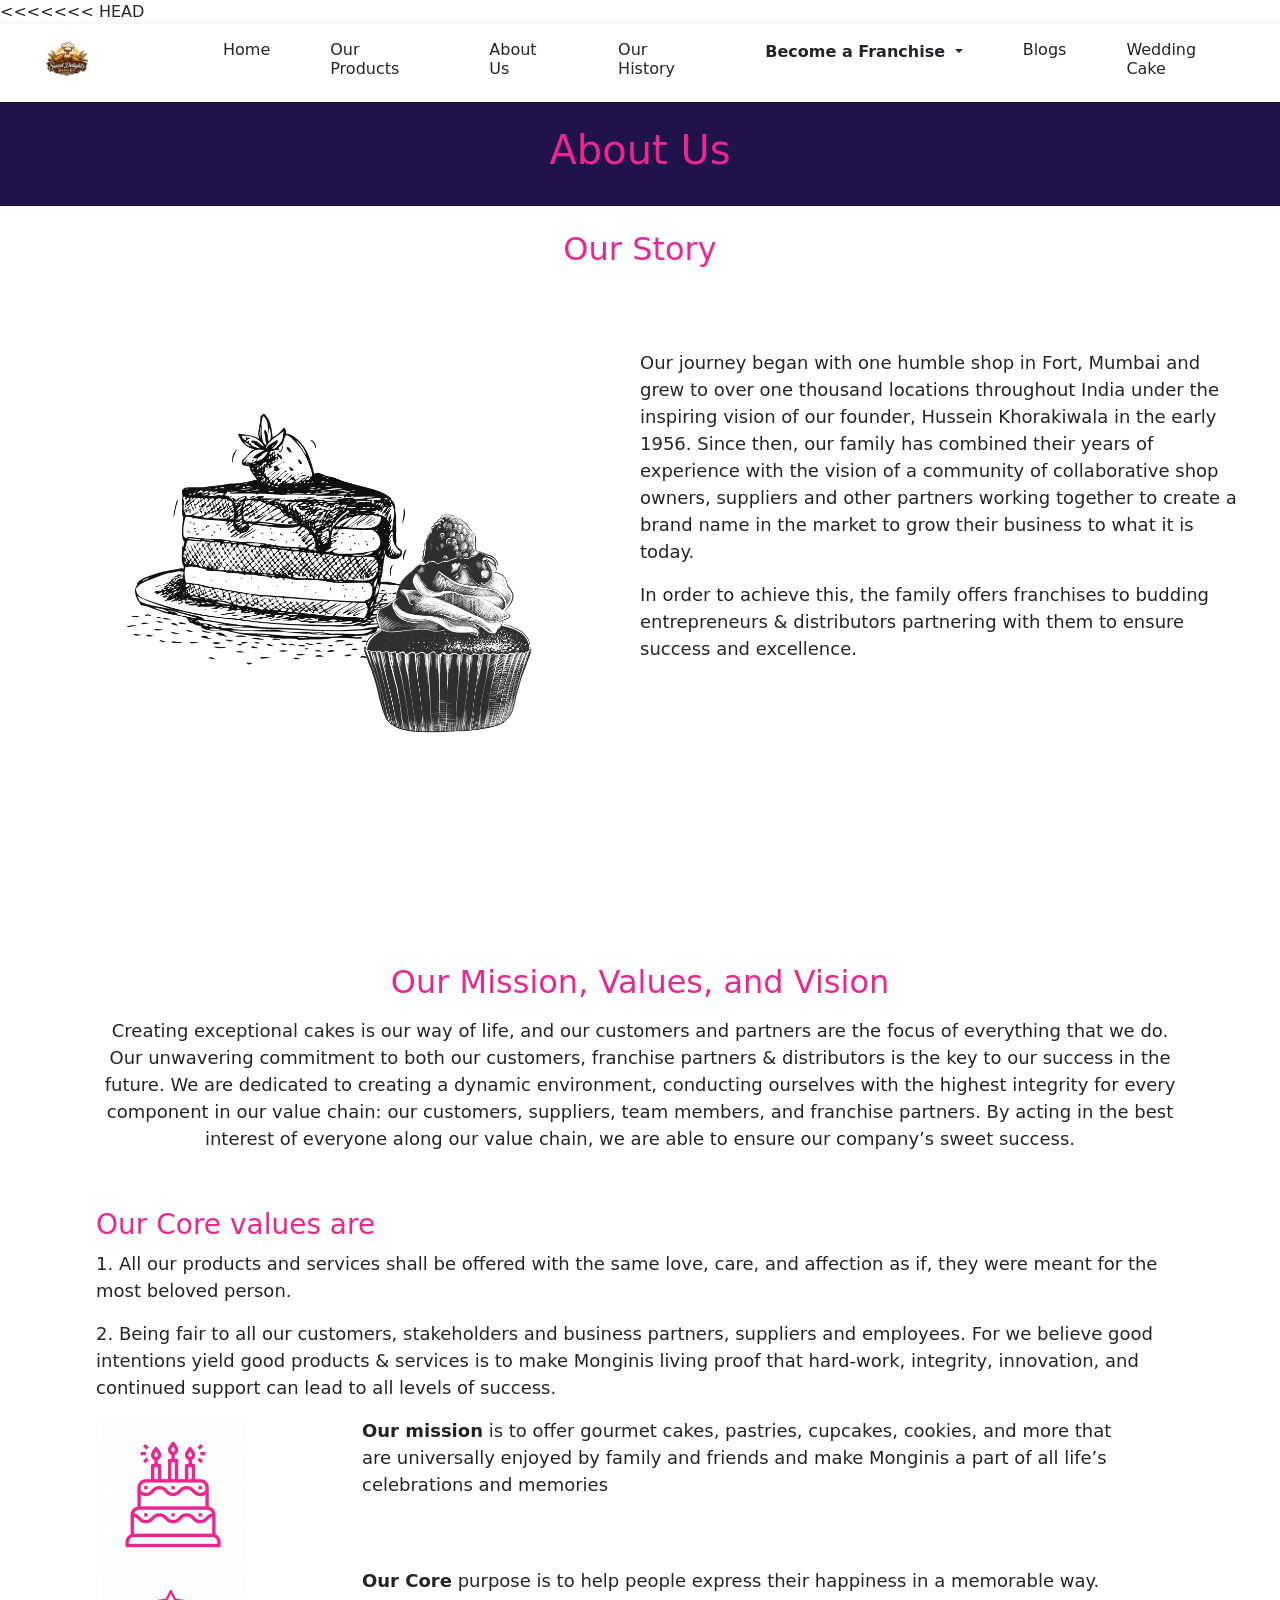
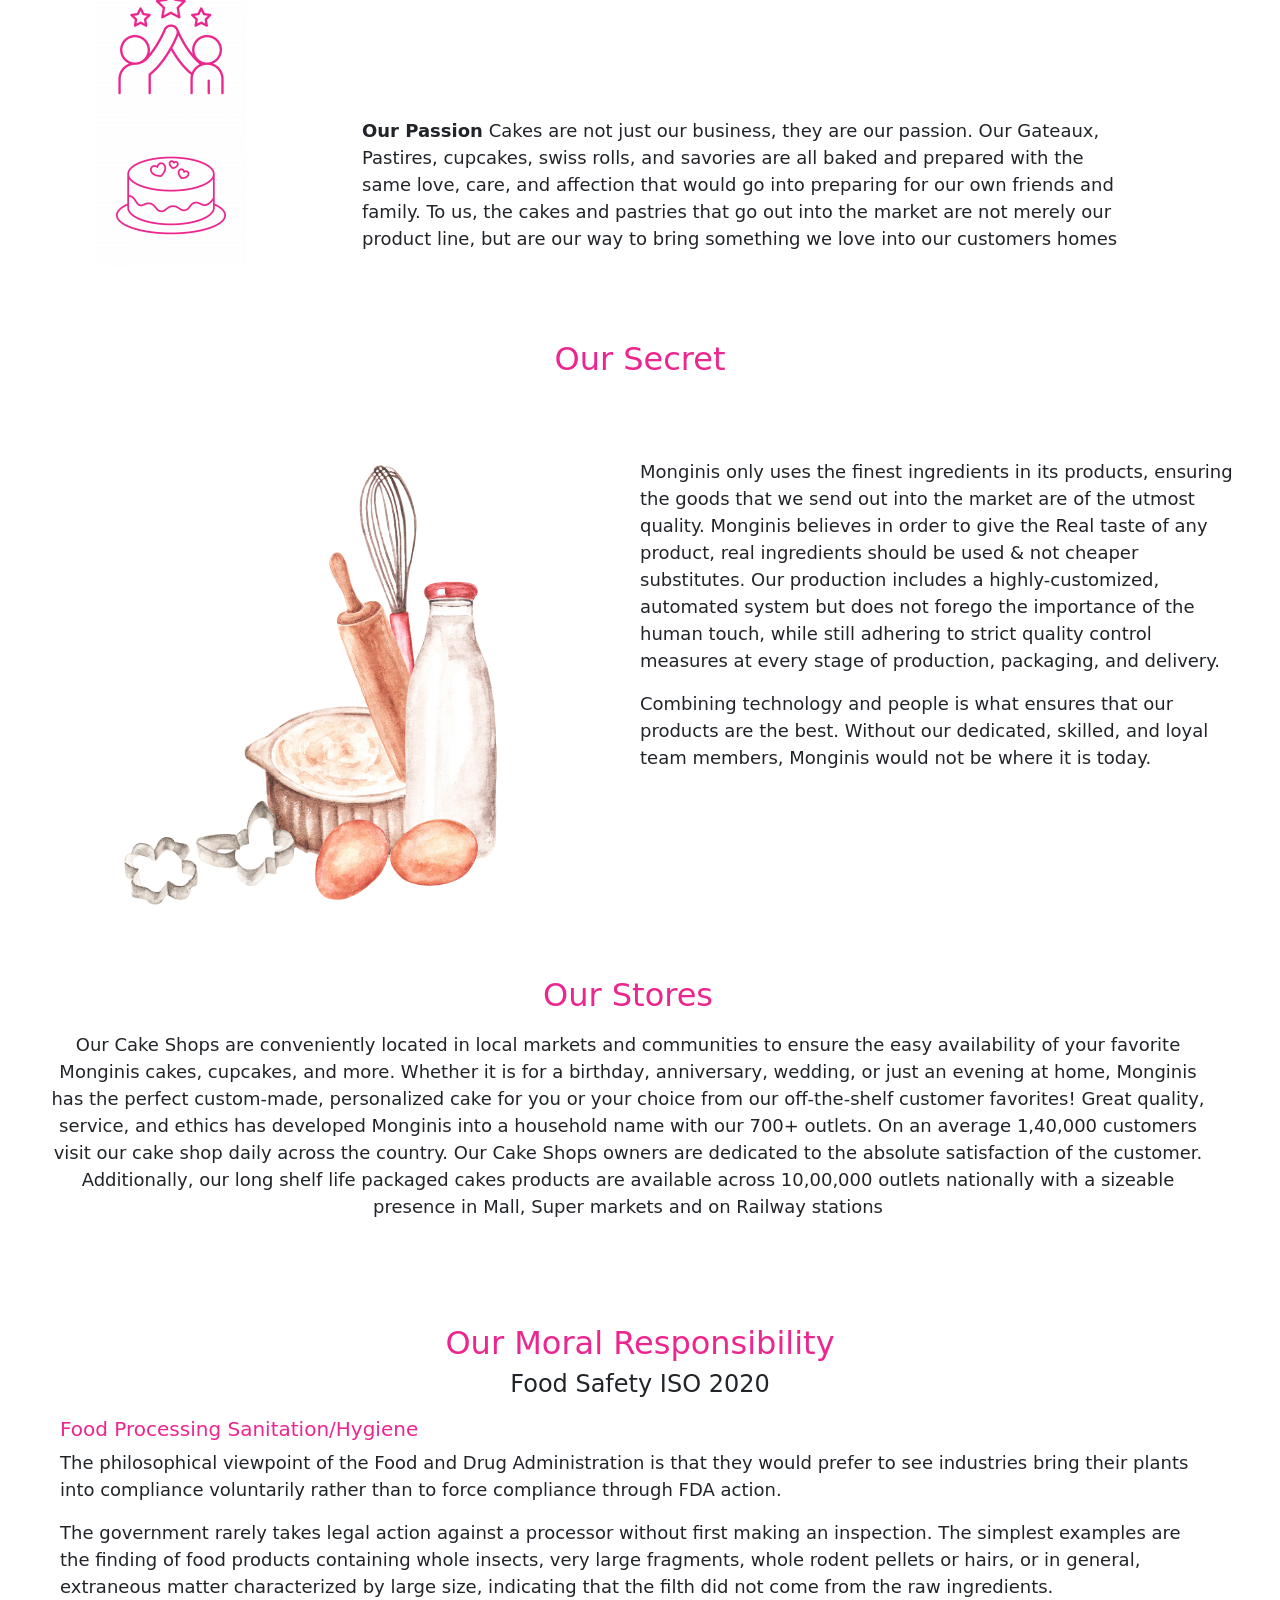
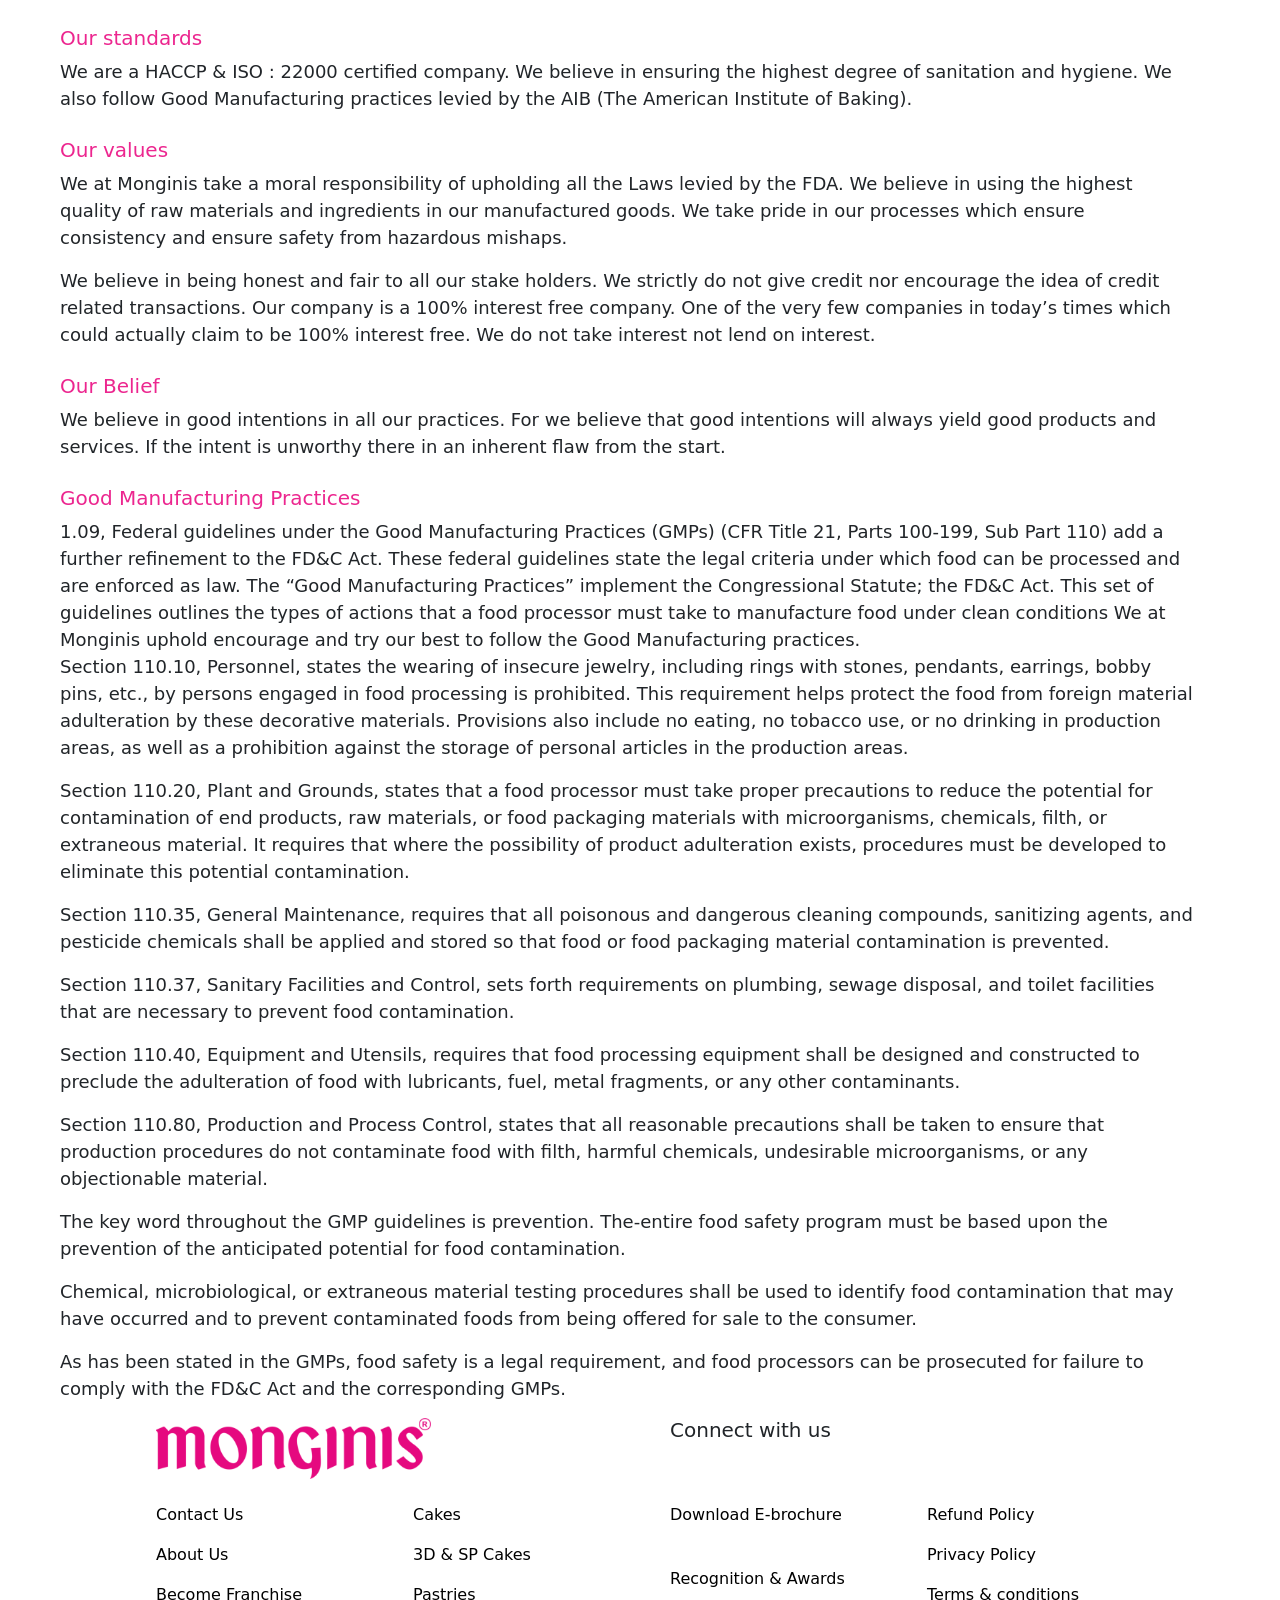
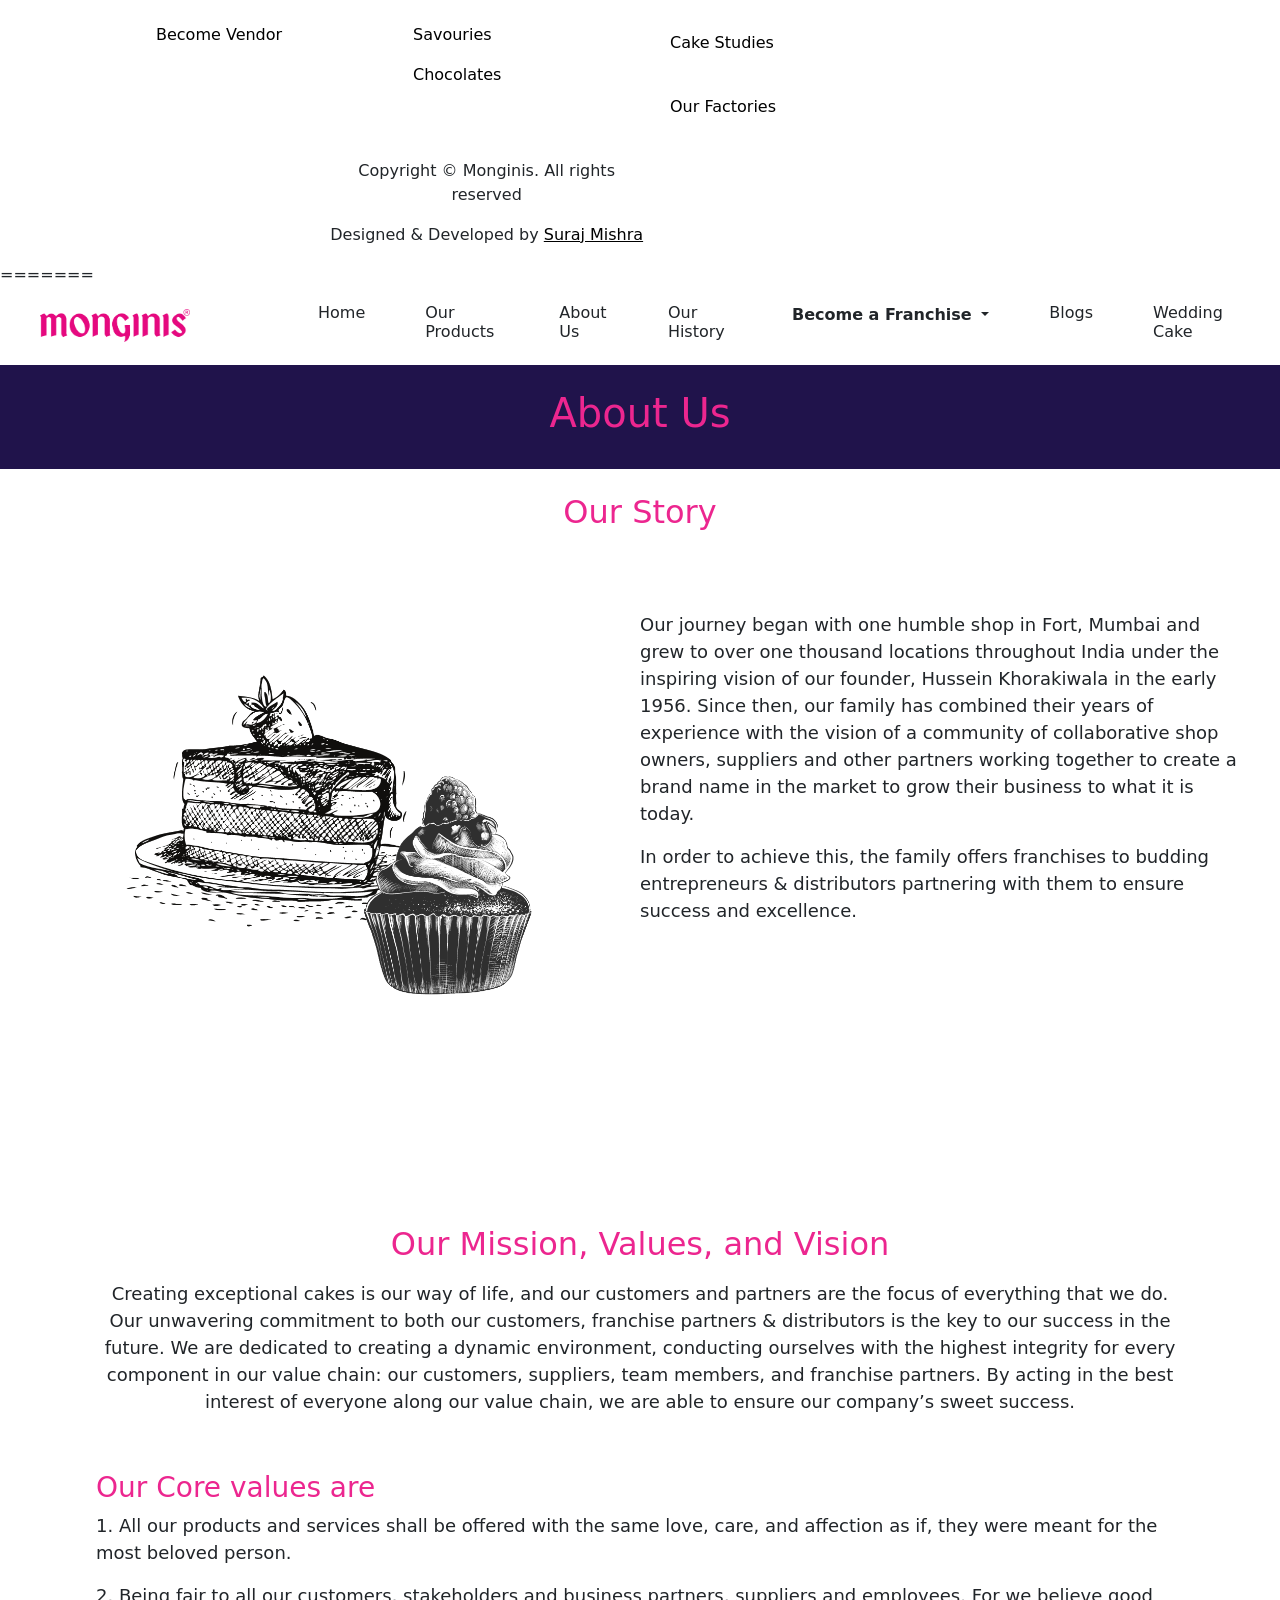
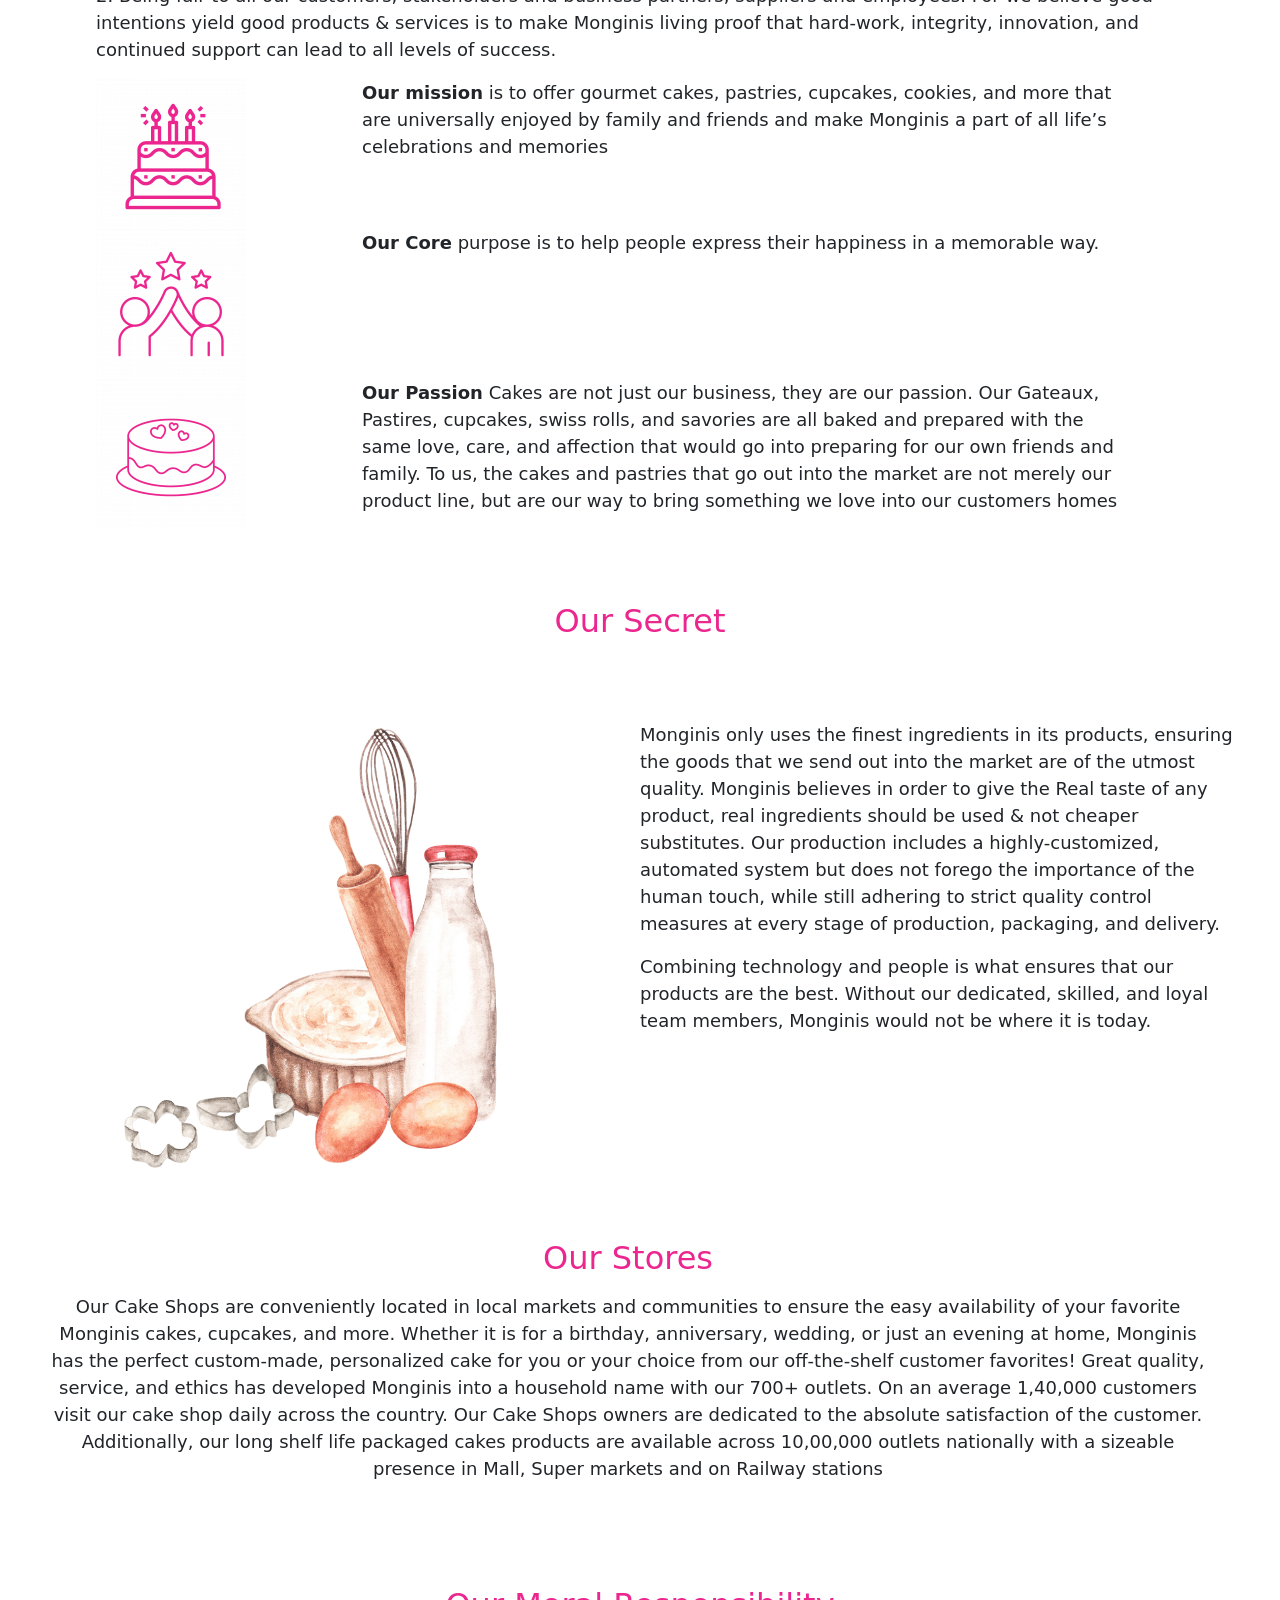
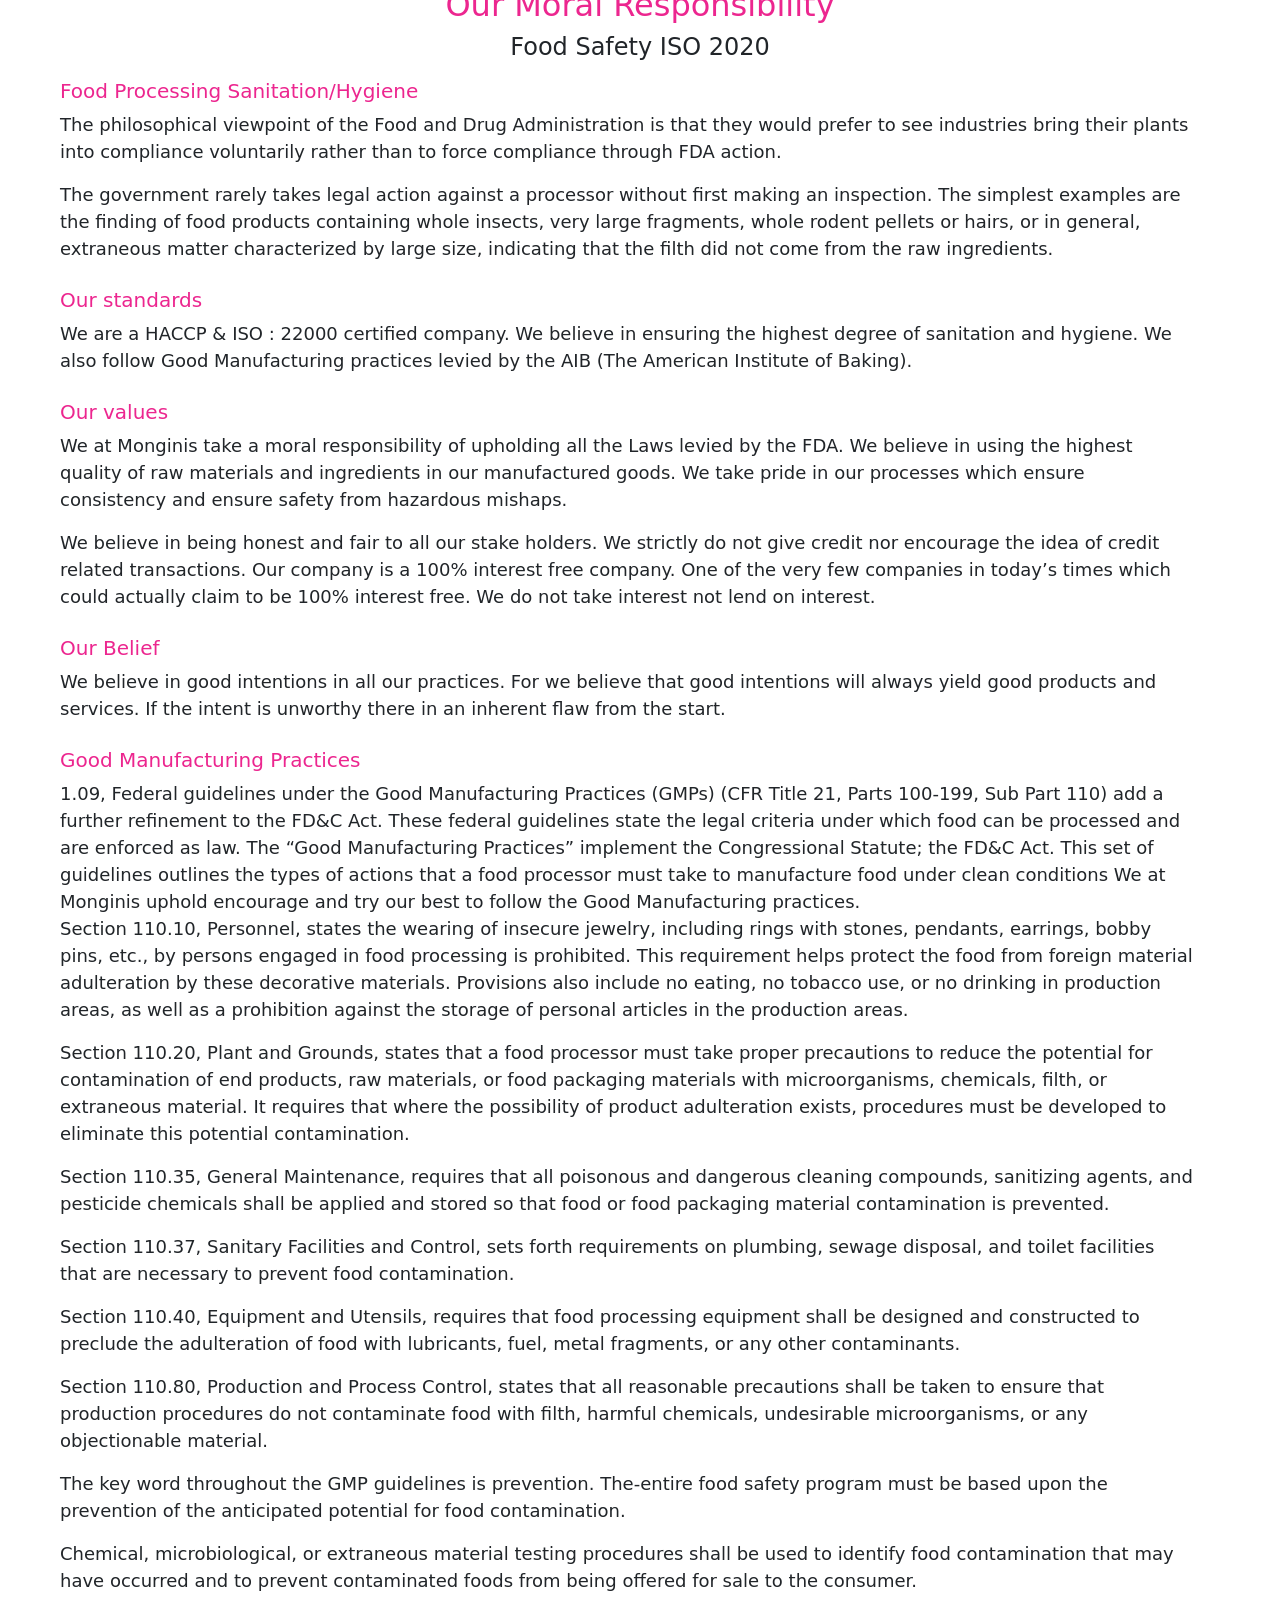
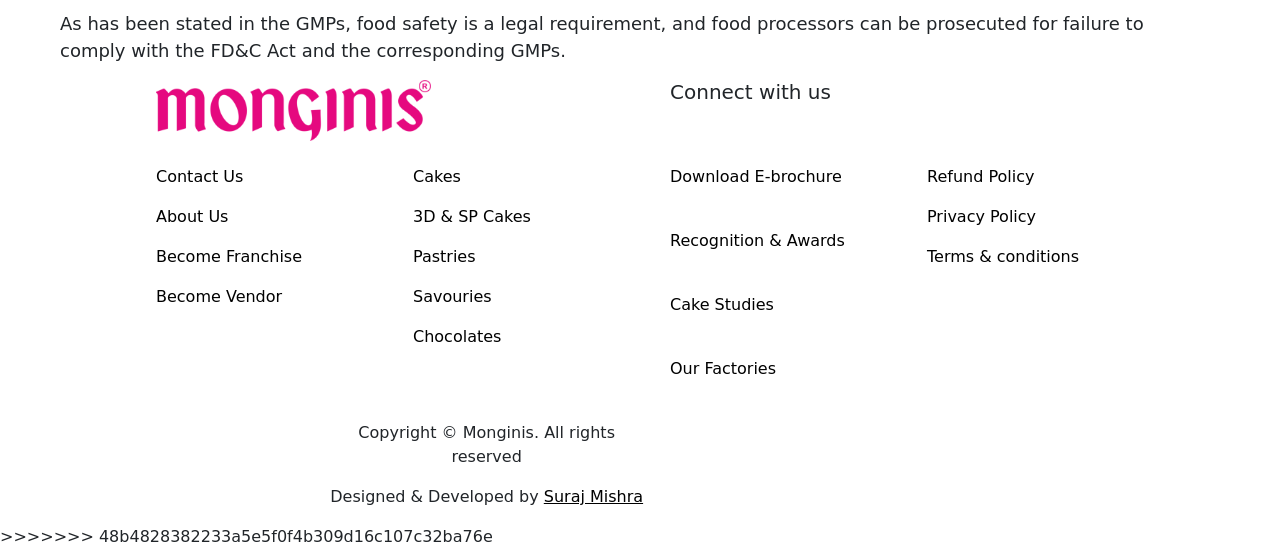
==== commit d3de5cd4: "Merged remote with local updates" ====
--- a/aboutus.html
+++ b/aboutus.html
@@ -1,3 +1,4 @@
+<<<<<<< HEAD
 <!DOCTYPE html>
 <html lang="en">
 <head>
@@ -236,4 +237,244 @@
     <script src="js/bootstrap.bundle.js"></script>
     <script src="js/splide.min.js"></script>
 </body>
+=======
+<!DOCTYPE html>
+<html lang="en">
+<head>
+    <meta charset="UTF-8">
+    <meta name="viewport" content="width=device-width, initial-scale=1.0">
+    <title>Home</title>
+    <link rel="stylesheet" href="css/bootstrap.css">
+    <link rel="stylesheet" href="css/splide.min.css">
+    <link rel="stylesheet" href="https://cdn.jsdelivr.net/npm/bootstrap-icons@1.11.3/font/bootstrap-icons.min.css">
+    <link rel="stylesheet" href="css/style.css">
+</head>
+<body>
+
+   <!--navbar start-->
+   <div class="row header good text-dark">
+    <nav class="navbar navbar-expand-lg">
+        <div class="container-fluid">
+            <a class="" href="index.html">
+                <img src="img/mlogo.png" alt="Bootstrap" class="ms-4" style="height: 33px; width: 150px;">
+              </a>
+          <div class="collapse navbar-collapse ms-5 ps-5" id="navbarSupportedContent">
+            <ul class="navbar-nav me-auto mb-2 mb-lg-0 text-dark">
+              <li class="nav-item">
+                <a class="nav-link a  ms-4" aria-current="page" href="index.html"><h6 class="text-dark">Home</h6></a>
+              </li>
+              <li class="nav-item">
+                <a class="nav-link a ms-4" href="products.html"><h6 class="text-dark">Our Products</h6></a>
+              </li>
+              <li class="nav-item">
+                <a class="nav-link a ms-4" href="aboutus.html"><h6 class="text-dark">About Us</h6></a>
+              </li>
+              <li class="nav-item">
+                <a class="nav-link a ms-4" href=""><h6 class="text-dark">Our History</h6></a>
+              </li>
+              <li class="nav-item dropdown">
+                <a class="nav-link a dropdown-toggle ms-4 fw-semibold text-dark" href="#" role="button" data-bs-toggle="dropdown" aria-expanded="false">
+                  Become a Franchise
+                </a>
+                <ul class="dropdown-menu">
+                  <li><a class="dropdown-item" href="#">Action</a></li>
+                  <li><a class="dropdown-item" href="#">Another action</a></li>
+                  <li><hr class="dropdown-divider"></li>
+                  <li><a class="dropdown-item" href="#">Something else here</a></li>
+                </ul>
+              </li>
+              <li class="nav-item">
+                <a class="nav-link a ms-4" href="blogs.html"><h6 class="text-dark">Blogs</h6></a>
+              </li>
+              <li class="nav-item">
+                <a class="nav-link a ms-4" href="cakes.html"><h6 class="text-dark">Wedding Cake</h6></a>
+              </li>
+            </ul>
+            
+          </div>
+        </div>
+      </nav>
+</div>
+<!--navbar end--> 
+<div class="container-fluid">
+    <!--heading start -->
+    <div class="row four py-4" style="background-color:#20134B; ;">
+        <h1 style="color:#EC268F ;">About Us</h1>
+    </div>
+    <!--heading end-->
+
+    <!--s1 start-->
+    <div class="row mb-5 pb-5">
+        <div class="col-sm-12 text-center my-4">
+            <h2 style="color: #EC268F;">Our Story</h2>
+        </div>
+        <div class="row ">
+            <div class="col-sm-6 px-5">
+                <img src="img/g1.png" alt="" style="height: 550px; width: 550px;">
+            </div>
+            <div class="col-sm-6 pt-5">
+                <p style="font-size: 18px;">Our journey began with one humble shop in Fort, Mumbai and grew to over one thousand locations throughout India under the inspiring vision of our founder, Hussein Khorakiwala in the early 1956. Since then, our family has combined their years of experience with the vision of a community of collaborative shop owners, suppliers and other partners working together to create a brand name in the market to grow their business to what it is today.</p>
+                <p style="font-size: 18px;">In order to achieve this, the family offers franchises to budding entrepreneurs & distributors partnering with them to ensure success and excellence.</p>
+            </div>
+        </div>
+    </div>
+    <div class="row px-5" style="font-size: 18px;">
+        <div class="col-sm-12 text-center px-5">
+            <h2 style="color: #EC268F;" class="my-3">Our Mission, Values, and Vision</h2>
+            <p style="font-size: 18px;" class="my-2">Creating exceptional cakes is our way of life, and our customers and partners are the focus of everything that we do. Our unwavering commitment to both our customers, franchise partners & distributors is the key to our success in the future. We are dedicated to creating a dynamic environment, conducting ourselves with the highest integrity for every component in our value chain: our customers, suppliers, team members, and franchise partners. By acting in the best interest of everyone along our value chain, we are able to ensure our company’s sweet success.</p>
+        </div>
+        <div class="row px-5 my-5">
+            <div class="col-sm-12">
+                <h3 style="color: #EC268F;">Our Core values are</h3>
+                <p> 1. All our products and services shall be offered with the same love, care, and affection as if, they were meant for the most beloved person.</p>
+                   <p>2. Being fair to all our customers, stakeholders and business partners, suppliers and employees. For we believe good intentions yield good products & services is to make Monginis living proof that hard-work, integrity, innovation, and continued support can lead to all levels of success.</p>
+            </div>
+            <div class="row">
+                <div class="col-sm-3">
+                    <img src="img/g2.png" alt="">
+                </div>
+                <div class="col-sm-9">
+                    <p><b>Our mission</b> is to offer gourmet cakes, pastries, cupcakes, cookies, and more that are universally enjoyed by family and friends and make Monginis a part of all life’s celebrations and memories</p>
+                </div>
+            </div>
+            <div class="row">
+                <div class="col-sm-3">
+                    <img src="img/g3.png" alt="">
+                </div>
+                <div class="col-sm-9">
+                    <p><b>Our Core</b> purpose is to help people express their happiness in a memorable way.</p>
+                </div>
+            </div>
+            <div class="row">
+                <div class="col-sm-3">
+                    <img src="img/g4.png" alt="">
+                </div>
+                <div class="col-sm-9">
+                    <p><b>Our Passion</b> Cakes are not just our business, they are our passion. Our Gateaux, Pastires, cupcakes, swiss rolls, and savories are all baked and prepared with the same love, care, and affection that would go into preparing for our own friends and family. To us, the cakes and pastries that go out into the market are not merely our product line, but are our way to bring something we love into our customers homes</p>
+                </div>
+            </div>
+        </div>
+    </div>
+    <div class="row mb-5 pb-5">
+        <div class="col-sm-12 text-center my-4">
+            <h2 style="color: #EC268F;">Our Secret</h2>
+        </div>
+        <div class="row ">
+            <div class="col-sm-6 px-5">
+                <img src="img/g5.png" alt="" style="height: 550px; width: 550px;">
+            </div>
+            <div class="col-sm-6 pt-5">
+                <p style="font-size: 18px;">Monginis only uses the finest ingredients in its products, ensuring the goods that we send out into the market are of the utmost quality. Monginis believes in order to give the Real taste of any product, real ingredients should be used & not cheaper substitutes. Our production includes a highly-customized, automated system but does not forego the importance of the human touch, while still adhering to strict quality control measures at every stage of production, packaging, and delivery.</p>
+                <p style="font-size: 18px;">Combining technology and people is what ensures that our products are the best. Without our dedicated, skilled, and loyal team members, Monginis would not be where it is today.</p>
+            </div>
+        </div>
+        <div class="row">
+            <div class="col-sm-12 text-center px-5">
+                <h2 style="color: #EC268F;" class="my-3">Our Stores</h2>
+                <p style="font-size: 18px;" class="my-2">Our Cake Shops are conveniently located in local markets and communities to ensure the easy availability of your favorite Monginis cakes, cupcakes, and more. Whether it is for a birthday, anniversary, wedding, or just an evening at home, Monginis has the perfect custom-made, personalized cake for you or your choice from our off-the-shelf customer favorites! Great quality, service, and ethics has developed Monginis into a household name with our 700+ outlets. On an average 1,40,000 customers visit our cake shop daily across the country. Our Cake Shops owners are dedicated to the absolute satisfaction of the customer. Additionally, our long shelf life packaged cakes products are available across 10,00,000 outlets nationally with a sizeable presence in Mall, Super markets and on Railway stations</p>
+            </div>
+        </div>
+    </div>
+    <!--s1 end-->
+
+    <!--s2 start-->
+    <div class="row px-5" style="font-size: 18px;">
+        <div class="col-sm-12 text-center">
+            <h2 style="color: #EC268F;">Our Moral Responsibility</h2>
+            <h4>Food Safety ISO 2020</h4>
+        </div>
+        <div class="row">
+            <div class="col-sm-12 six">
+                <h5>
+                    Food Processing Sanitation/Hygiene</h5>
+                    <p>The philosophical viewpoint of the Food and Drug Administration is that they would prefer to see industries bring their plants into compliance voluntarily rather than to force compliance through FDA action.</p>
+
+<p>The government rarely takes legal action against a processor without first making an inspection. The simplest examples are the finding of food products containing whole insects, very large fragments, whole rodent pellets or hairs, or in general, extraneous matter characterized by large size, indicating that the filth did not come from the raw ingredients.</p>
+<h5>Our standards</h5>
+<p>We are a HACCP & ISO : 22000 certified company. We believe in ensuring the highest degree of sanitation and hygiene. We also follow Good Manufacturing practices levied by the AIB (The American Institute of Baking).</p>
+
+<h5>Our values</h5>
+<p>We at Monginis take a moral responsibility of upholding all the Laws levied by the FDA. We believe in using the highest quality of raw materials and ingredients in our manufactured goods. We take pride in our processes which ensure consistency and ensure safety from hazardous mishaps.</p>
+
+<p>We believe in being honest and fair to all our stake holders. We strictly do not give credit nor encourage the idea of credit related transactions. Our company is a 100% interest free company. One of the very few companies in today’s times which could actually claim to be 100% interest free. We do not take interest not lend on interest.</p>
+
+<h5>Our Belief</h5>
+<p>We believe in good intentions in all our practices. For we believe that good intentions will always yield good products and services. If the intent is unworthy there in an inherent flaw from the start.</p>
+            <h5>Good Manufacturing Practices</h5>
+            1.09, Federal guidelines under the Good Manufacturing Practices (GMPs) (CFR Title 21, Parts 100-199, Sub Part 110) add a further refinement to the FD&C Act. These federal guidelines state the legal criteria under which food can be processed and are enforced as law.
+The “Good Manufacturing Practices” implement the Congressional Statute; the FD&C Act. This set of guidelines outlines the types of actions that a food processor must take to manufacture food under clean conditions
+
+We at Monginis uphold encourage and try our best to follow the Good Manufacturing practices.
+
+<p>Section 110.10, Personnel, states the wearing of insecure jewelry, including rings with stones, pendants, earrings, bobby pins, etc., by persons engaged in food processing is prohibited. This requirement helps protect the food from foreign material adulteration by these decorative materials. Provisions also include no eating, no tobacco use, or no drinking in production areas, as well as a prohibition against the storage of personal articles in the production areas.</p>
+<p>Section 110.20, Plant and Grounds, states that a food processor must take proper precautions to reduce the potential for contamination of end products, raw materials, or food packaging materials with microorganisms, chemicals, filth, or extraneous material. It requires that where the possibility of product adulteration exists, procedures must be developed to eliminate this potential contamination.</p>
+<p>Section 110.35, General Maintenance, requires that all poisonous and dangerous cleaning compounds, sanitizing agents, and pesticide chemicals shall be applied and stored so that food or food packaging material contamination is prevented.</p>
+Section 110.37, Sanitary Facilities and Control, sets forth requirements on plumbing, sewage disposal, and toilet facilities that are necessary to prevent food contamination.</p>
+<p>Section 110.40, Equipment and Utensils, requires that food processing equipment shall be designed and constructed to preclude the adulteration of food with lubricants, fuel, metal fragments, or any other contaminants.</p>
+<p>Section 110.80, Production and Process Control, states that all reasonable precautions shall be taken to ensure that production procedures do not contaminate food with filth, harmful chemicals, undesirable microorganisms, or any objectionable material.</p>
+<p>The key word throughout the GMP guidelines is prevention. The-entire food safety program must be based upon the prevention of the anticipated potential for food contamination.</p>
+<p>Chemical, microbiological, or extraneous material testing procedures shall be used to identify food contamination that may have occurred and to prevent contaminated foods from being offered for sale to the consumer.</p>
+<p>As has been stated in the GMPs, food safety is a legal requirement, and food processors can be prosecuted for failure to comply with the FD&C Act and the corresponding GMPs.</p>
+            </div>
+        </div>
+    </div>
+    <!--s2 end-->
+
+
+    <!--footer start-->
+    <div class="row mx-5 px-5">
+        <div class="col-sm-12 ps-5">
+            <div class="row">
+                <div class="col-sm-6">
+                    <img src="img/logo.png" alt="" style="height: 61px; width: 275px;">
+                </div>
+                <div class="col-sm-6">
+                    <h5>Connect with us</h5>
+                </div>
+            </div>
+            <div class="row aa my-4">
+              <div class="col-sm-3">
+                    <p><a href="">Contact Us</a></p>
+                    <p><a href="">About Us</a></p>
+                    <p><a href="">Become Franchise</a></p>
+                    <p><a href="">Become Vendor</a></p>
+                </div>
+                <div class="col-sm-3">
+                  <p><a href="">Cakes</a></p>
+                  <p><a href="">3D & SP Cakes</a></p>
+                  <p><a href="">Pastries</a></p>
+                  <p><a href="">Savouries</a></p>
+                  <p><a href="">Chocolates</a></p>
+                </div>
+                <div class="col-sm-3">
+                    <p><a href="">Download E-brochure</a></p> <br>
+                    <p><a href="">Recognition & Awards</a></p> <br>
+                    <p><a href="">Cake Studies</a></p> <br>
+                    <p><a href="">Our Factories</a></p>
+                </div>
+                <div class="col-sm-3">
+                   <p> <a href="">Refund Policy</a></p>
+                   <p> <a href="">Privacy Policy</a></p>
+                   <p> <a href="">Terms & conditions</a></p>
+                </div>
+            </div>
+            <div class="row">
+                <div class="col-sm-8 text-center">
+                <p>Copyright © Monginis. All rights <br>reserved</p>
+                <p>Designed & Developed by <span><a href="" style="color: black;">Suraj Mishra</a></span></p>
+                </div>
+                <div class="col-sm-4"></div>
+            </div>
+        </div>
+    </div>
+    <!--footer end-->
+
+
+
+</div>
+
+    <script src="js/bootstrap.bundle.js"></script>
+    <script src="js/splide.min.js"></script>
+</body>
+>>>>>>> 48b4828382233a5e5f0f4b309d16c107c32ba76e
 </html>
--- a/css/style.css
+++ b/css/style.css
@@ -1,3 +1,4 @@
+<<<<<<< HEAD
 .header{
     margin-left: auto;
     margin-right: auto;
@@ -102,3 +103,74 @@
 
 
 
+=======
+.header{
+    margin-left: auto;
+    margin-right: auto;
+    padding: 20px 40px;
+}
+.bad{
+    background-image:url();
+}
+.dad>p>span>a{
+     text-decoration: none;
+     color: black;
+}
+.aa>div>p>a{
+    text-decoration: none;
+    color: black;
+}
+.one>span>a{
+    display: inline;
+}
+.two:hover >span>span>input{
+    border-color: blue;
+}
+.four{
+    display: flex;
+justify-content: center; /* Centers horizontally */
+align-items: center; /* Centers vertically */
+}
+.five>a,h6{
+    text-decoration: none;
+    color: white;
+}
+.four>h1{
+    display: flex;
+justify-content: center; /* Centers horizontally */
+align-items: center; /* Centers vertically */
+}
+.six>h5{
+    color: #EC268F;
+    padding-top: 10px;
+}
+.seven>h6{
+    color: black;
+    font-weight: bold;
+}
+.eight{
+        background-color: #fff;
+        border: .5px solid #b3b3b3;
+        width: 100%;
+        padding-top: 12px;
+        padding-bottom: 12px;
+        padding-inline: 5px;
+        border-radius: 7px;
+        margin-top: -30px;
+}
+.nine{
+    font-size: 25px;
+    font-family: nunitoregular;
+}
+.ten{
+    background-color: #fff;
+    border: .5px solid #b3b3b3;
+    width: 100%;
+    height: 150px;
+    padding-top: 12px;
+    padding-bottom: 12px;
+    padding-inline: 5px;
+    border-radius: 7px;
+}
+
+>>>>>>> 48b4828382233a5e5f0f4b309d16c107c32ba76e
--- a/css/style.css
+++ b/css/style.css
@@ -1,3 +1,4 @@
+<<<<<<< HEAD
 .header{
     margin-left: auto;
     margin-right: auto;
@@ -102,3 +103,74 @@
 
 
 
+=======
+.header{
+    margin-left: auto;
+    margin-right: auto;
+    padding: 20px 40px;
+}
+.bad{
+    background-image:url();
+}
+.dad>p>span>a{
+     text-decoration: none;
+     color: black;
+}
+.aa>div>p>a{
+    text-decoration: none;
+    color: black;
+}
+.one>span>a{
+    display: inline;
+}
+.two:hover >span>span>input{
+    border-color: blue;
+}
+.four{
+    display: flex;
+justify-content: center; /* Centers horizontally */
+align-items: center; /* Centers vertically */
+}
+.five>a,h6{
+    text-decoration: none;
+    color: white;
+}
+.four>h1{
+    display: flex;
+justify-content: center; /* Centers horizontally */
+align-items: center; /* Centers vertically */
+}
+.six>h5{
+    color: #EC268F;
+    padding-top: 10px;
+}
+.seven>h6{
+    color: black;
+    font-weight: bold;
+}
+.eight{
+        background-color: #fff;
+        border: .5px solid #b3b3b3;
+        width: 100%;
+        padding-top: 12px;
+        padding-bottom: 12px;
+        padding-inline: 5px;
+        border-radius: 7px;
+        margin-top: -30px;
+}
+.nine{
+    font-size: 25px;
+    font-family: nunitoregular;
+}
+.ten{
+    background-color: #fff;
+    border: .5px solid #b3b3b3;
+    width: 100%;
+    height: 150px;
+    padding-top: 12px;
+    padding-bottom: 12px;
+    padding-inline: 5px;
+    border-radius: 7px;
+}
+
+>>>>>>> 48b4828382233a5e5f0f4b309d16c107c32ba76e
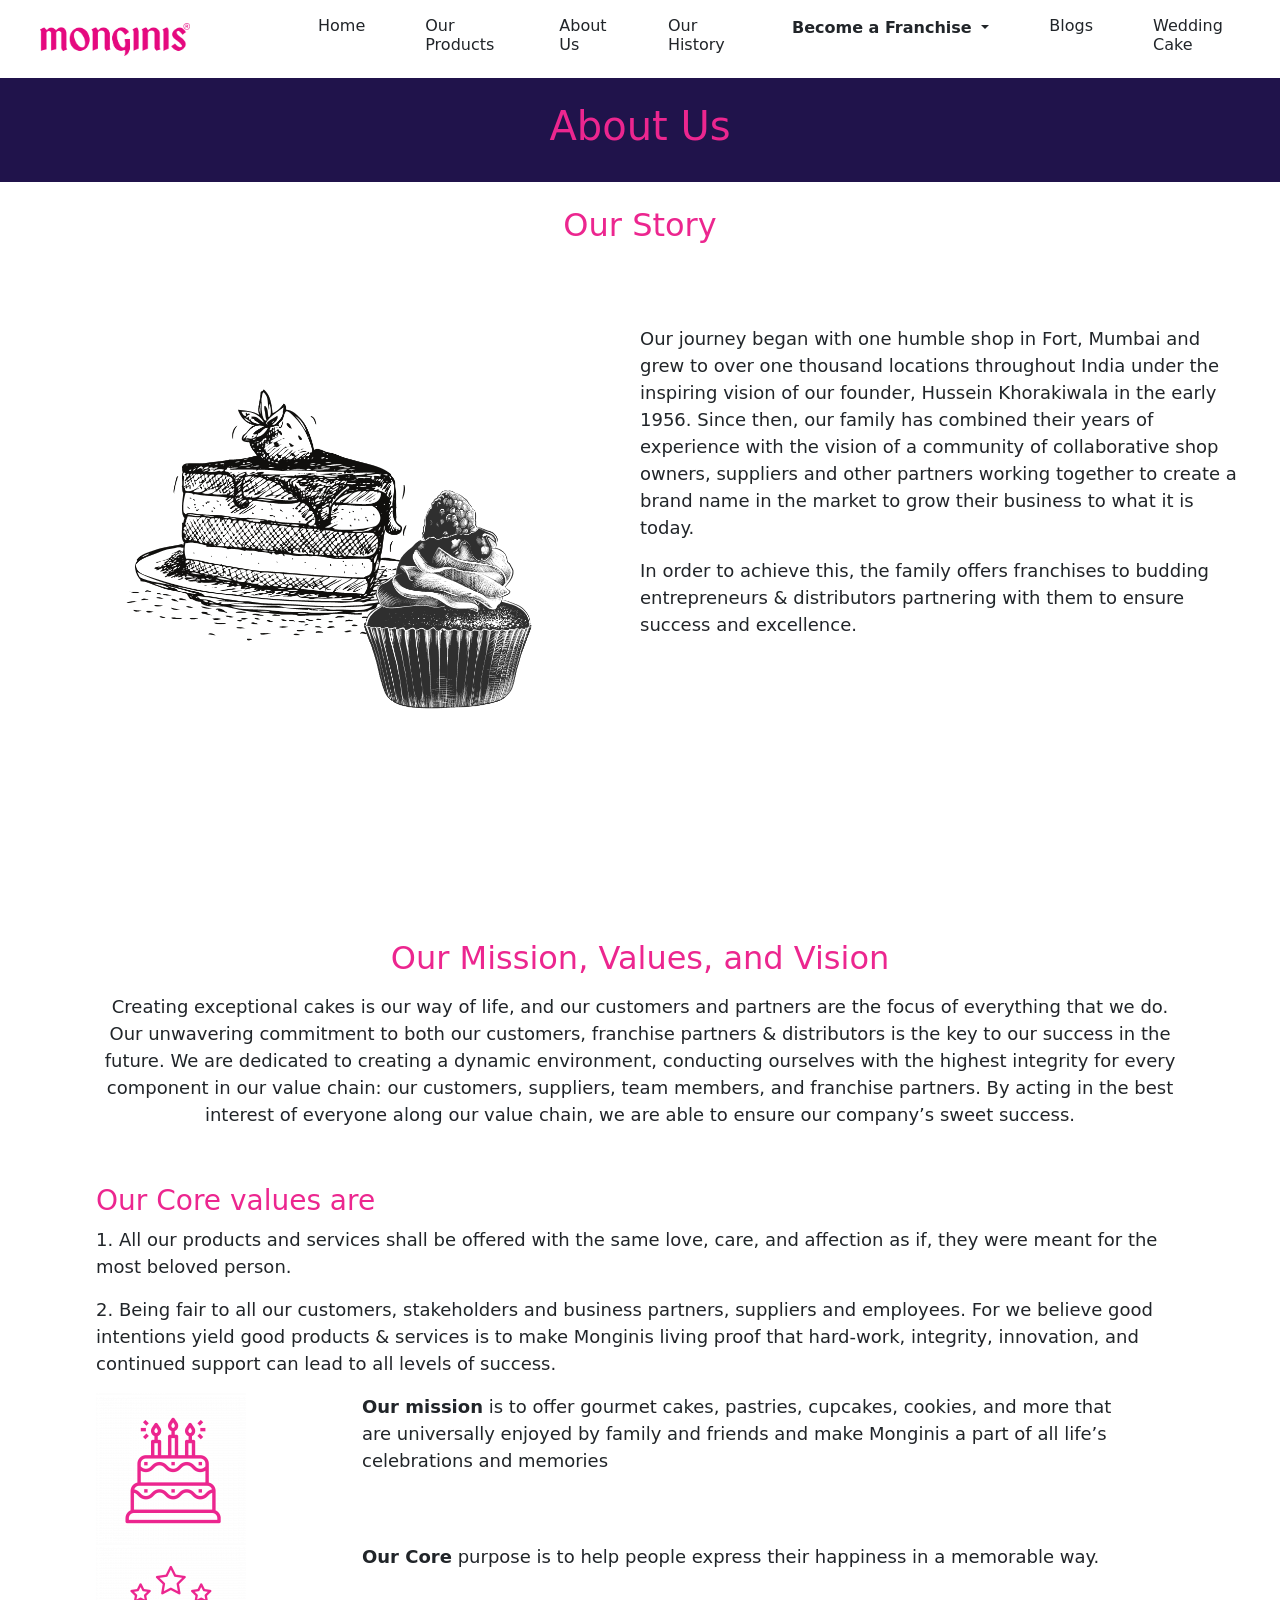
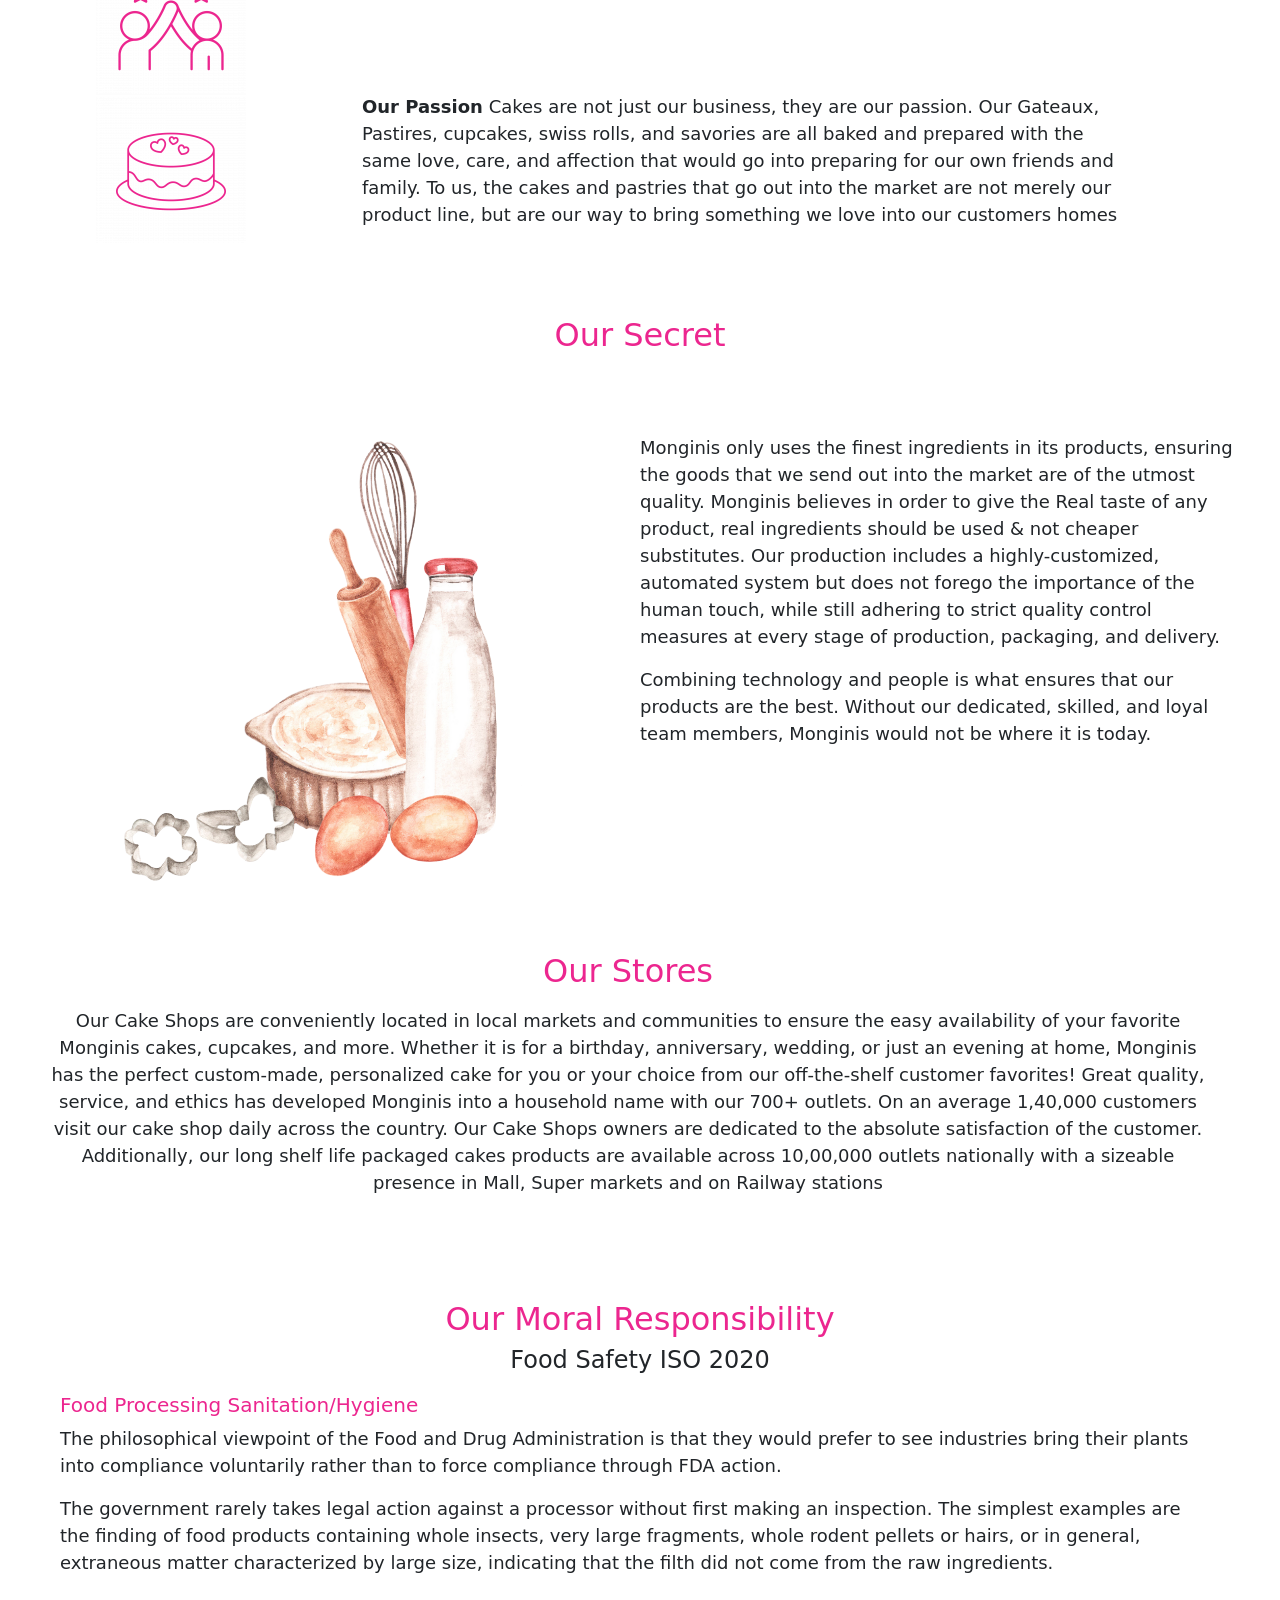
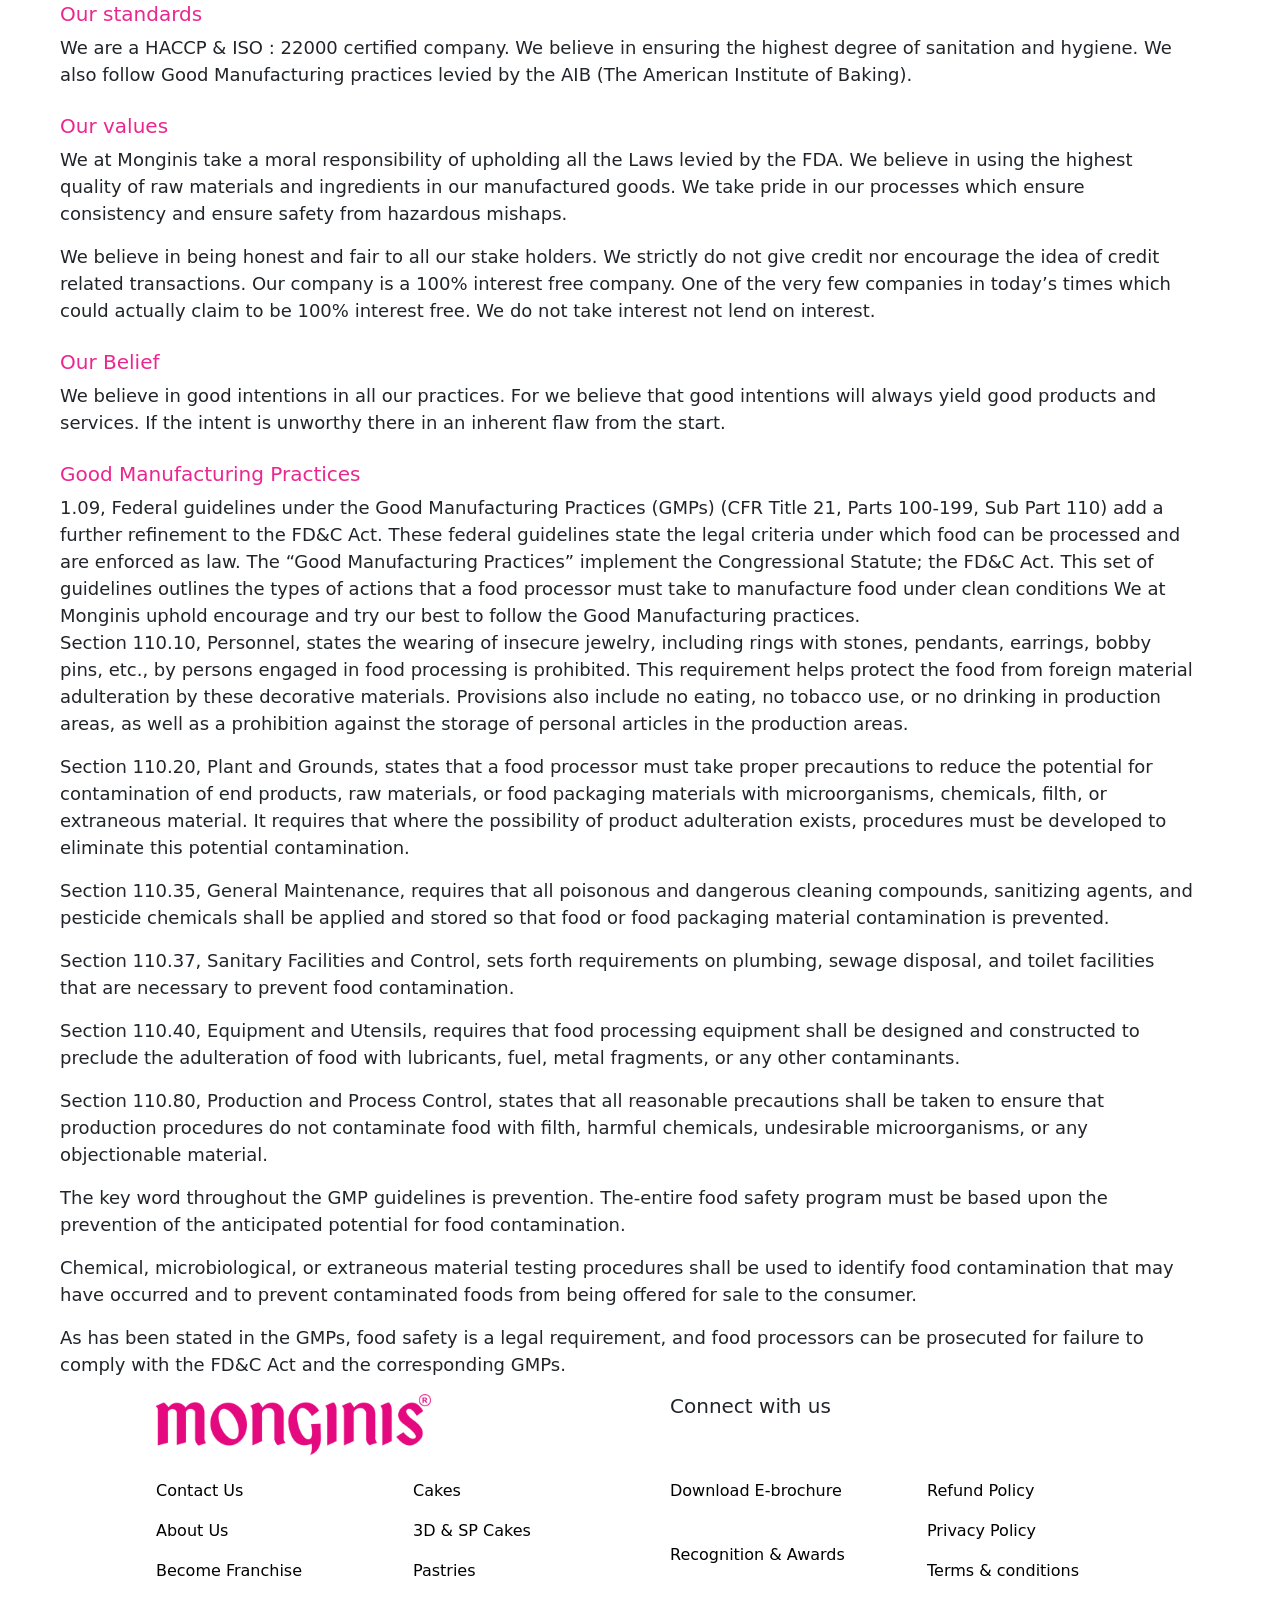
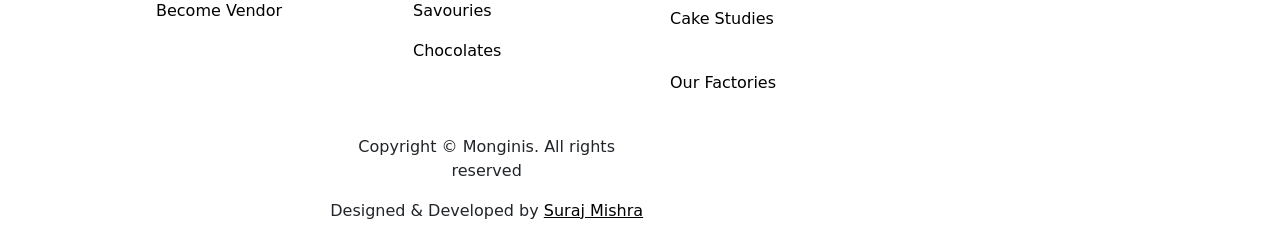
==== commit 2ef3c2ed: "Updated design" ====
--- a/aboutus.html
+++ b/aboutus.html
@@ -1,4 +1,4 @@
-<<<<<<< HEAD
+
 <!DOCTYPE html>
 <html lang="en">
 <head>
@@ -14,10 +14,10 @@
 
    <!--navbar start-->
    <div class="row header good text-dark">
-    <nav class="navbar navbar-expand-lg sticky-top">
+    <nav class="navbar navbar-expand-lg">
         <div class="container-fluid">
             <a class="" href="index.html">
-                <img src="img/mainlogo.png" alt="Bootstrap" class="ms-4 logo">
+                <img src="img/mlogo.png" alt="Bootstrap" class="ms-4" style="height: 33px; width: 150px;">
               </a>
           <div class="collapse navbar-collapse ms-5 ps-5" id="navbarSupportedContent">
             <ul class="navbar-nav me-auto mb-2 mb-lg-0 text-dark">
@@ -56,7 +56,7 @@
         </div>
       </nav>
 </div>
-<!--navbar end-->
+<!--navbar end--> 
 <div class="container-fluid">
     <!--heading start -->
     <div class="row four py-4" style="background-color:#20134B; ;">
@@ -237,244 +237,4 @@
     <script src="js/bootstrap.bundle.js"></script>
     <script src="js/splide.min.js"></script>
 </body>
-=======
-<!DOCTYPE html>
-<html lang="en">
-<head>
-    <meta charset="UTF-8">
-    <meta name="viewport" content="width=device-width, initial-scale=1.0">
-    <title>Home</title>
-    <link rel="stylesheet" href="css/bootstrap.css">
-    <link rel="stylesheet" href="css/splide.min.css">
-    <link rel="stylesheet" href="https://cdn.jsdelivr.net/npm/bootstrap-icons@1.11.3/font/bootstrap-icons.min.css">
-    <link rel="stylesheet" href="css/style.css">
-</head>
-<body>
-
-   <!--navbar start-->
-   <div class="row header good text-dark">
-    <nav class="navbar navbar-expand-lg">
-        <div class="container-fluid">
-            <a class="" href="index.html">
-                <img src="img/mlogo.png" alt="Bootstrap" class="ms-4" style="height: 33px; width: 150px;">
-              </a>
-          <div class="collapse navbar-collapse ms-5 ps-5" id="navbarSupportedContent">
-            <ul class="navbar-nav me-auto mb-2 mb-lg-0 text-dark">
-              <li class="nav-item">
-                <a class="nav-link a  ms-4" aria-current="page" href="index.html"><h6 class="text-dark">Home</h6></a>
-              </li>
-              <li class="nav-item">
-                <a class="nav-link a ms-4" href="products.html"><h6 class="text-dark">Our Products</h6></a>
-              </li>
-              <li class="nav-item">
-                <a class="nav-link a ms-4" href="aboutus.html"><h6 class="text-dark">About Us</h6></a>
-              </li>
-              <li class="nav-item">
-                <a class="nav-link a ms-4" href=""><h6 class="text-dark">Our History</h6></a>
-              </li>
-              <li class="nav-item dropdown">
-                <a class="nav-link a dropdown-toggle ms-4 fw-semibold text-dark" href="#" role="button" data-bs-toggle="dropdown" aria-expanded="false">
-                  Become a Franchise
-                </a>
-                <ul class="dropdown-menu">
-                  <li><a class="dropdown-item" href="#">Action</a></li>
-                  <li><a class="dropdown-item" href="#">Another action</a></li>
-                  <li><hr class="dropdown-divider"></li>
-                  <li><a class="dropdown-item" href="#">Something else here</a></li>
-                </ul>
-              </li>
-              <li class="nav-item">
-                <a class="nav-link a ms-4" href="blogs.html"><h6 class="text-dark">Blogs</h6></a>
-              </li>
-              <li class="nav-item">
-                <a class="nav-link a ms-4" href="cakes.html"><h6 class="text-dark">Wedding Cake</h6></a>
-              </li>
-            </ul>
-            
-          </div>
-        </div>
-      </nav>
-</div>
-<!--navbar end--> 
-<div class="container-fluid">
-    <!--heading start -->
-    <div class="row four py-4" style="background-color:#20134B; ;">
-        <h1 style="color:#EC268F ;">About Us</h1>
-    </div>
-    <!--heading end-->
-
-    <!--s1 start-->
-    <div class="row mb-5 pb-5">
-        <div class="col-sm-12 text-center my-4">
-            <h2 style="color: #EC268F;">Our Story</h2>
-        </div>
-        <div class="row ">
-            <div class="col-sm-6 px-5">
-                <img src="img/g1.png" alt="" style="height: 550px; width: 550px;">
-            </div>
-            <div class="col-sm-6 pt-5">
-                <p style="font-size: 18px;">Our journey began with one humble shop in Fort, Mumbai and grew to over one thousand locations throughout India under the inspiring vision of our founder, Hussein Khorakiwala in the early 1956. Since then, our family has combined their years of experience with the vision of a community of collaborative shop owners, suppliers and other partners working together to create a brand name in the market to grow their business to what it is today.</p>
-                <p style="font-size: 18px;">In order to achieve this, the family offers franchises to budding entrepreneurs & distributors partnering with them to ensure success and excellence.</p>
-            </div>
-        </div>
-    </div>
-    <div class="row px-5" style="font-size: 18px;">
-        <div class="col-sm-12 text-center px-5">
-            <h2 style="color: #EC268F;" class="my-3">Our Mission, Values, and Vision</h2>
-            <p style="font-size: 18px;" class="my-2">Creating exceptional cakes is our way of life, and our customers and partners are the focus of everything that we do. Our unwavering commitment to both our customers, franchise partners & distributors is the key to our success in the future. We are dedicated to creating a dynamic environment, conducting ourselves with the highest integrity for every component in our value chain: our customers, suppliers, team members, and franchise partners. By acting in the best interest of everyone along our value chain, we are able to ensure our company’s sweet success.</p>
-        </div>
-        <div class="row px-5 my-5">
-            <div class="col-sm-12">
-                <h3 style="color: #EC268F;">Our Core values are</h3>
-                <p> 1. All our products and services shall be offered with the same love, care, and affection as if, they were meant for the most beloved person.</p>
-                   <p>2. Being fair to all our customers, stakeholders and business partners, suppliers and employees. For we believe good intentions yield good products & services is to make Monginis living proof that hard-work, integrity, innovation, and continued support can lead to all levels of success.</p>
-            </div>
-            <div class="row">
-                <div class="col-sm-3">
-                    <img src="img/g2.png" alt="">
-                </div>
-                <div class="col-sm-9">
-                    <p><b>Our mission</b> is to offer gourmet cakes, pastries, cupcakes, cookies, and more that are universally enjoyed by family and friends and make Monginis a part of all life’s celebrations and memories</p>
-                </div>
-            </div>
-            <div class="row">
-                <div class="col-sm-3">
-                    <img src="img/g3.png" alt="">
-                </div>
-                <div class="col-sm-9">
-                    <p><b>Our Core</b> purpose is to help people express their happiness in a memorable way.</p>
-                </div>
-            </div>
-            <div class="row">
-                <div class="col-sm-3">
-                    <img src="img/g4.png" alt="">
-                </div>
-                <div class="col-sm-9">
-                    <p><b>Our Passion</b> Cakes are not just our business, they are our passion. Our Gateaux, Pastires, cupcakes, swiss rolls, and savories are all baked and prepared with the same love, care, and affection that would go into preparing for our own friends and family. To us, the cakes and pastries that go out into the market are not merely our product line, but are our way to bring something we love into our customers homes</p>
-                </div>
-            </div>
-        </div>
-    </div>
-    <div class="row mb-5 pb-5">
-        <div class="col-sm-12 text-center my-4">
-            <h2 style="color: #EC268F;">Our Secret</h2>
-        </div>
-        <div class="row ">
-            <div class="col-sm-6 px-5">
-                <img src="img/g5.png" alt="" style="height: 550px; width: 550px;">
-            </div>
-            <div class="col-sm-6 pt-5">
-                <p style="font-size: 18px;">Monginis only uses the finest ingredients in its products, ensuring the goods that we send out into the market are of the utmost quality. Monginis believes in order to give the Real taste of any product, real ingredients should be used & not cheaper substitutes. Our production includes a highly-customized, automated system but does not forego the importance of the human touch, while still adhering to strict quality control measures at every stage of production, packaging, and delivery.</p>
-                <p style="font-size: 18px;">Combining technology and people is what ensures that our products are the best. Without our dedicated, skilled, and loyal team members, Monginis would not be where it is today.</p>
-            </div>
-        </div>
-        <div class="row">
-            <div class="col-sm-12 text-center px-5">
-                <h2 style="color: #EC268F;" class="my-3">Our Stores</h2>
-                <p style="font-size: 18px;" class="my-2">Our Cake Shops are conveniently located in local markets and communities to ensure the easy availability of your favorite Monginis cakes, cupcakes, and more. Whether it is for a birthday, anniversary, wedding, or just an evening at home, Monginis has the perfect custom-made, personalized cake for you or your choice from our off-the-shelf customer favorites! Great quality, service, and ethics has developed Monginis into a household name with our 700+ outlets. On an average 1,40,000 customers visit our cake shop daily across the country. Our Cake Shops owners are dedicated to the absolute satisfaction of the customer. Additionally, our long shelf life packaged cakes products are available across 10,00,000 outlets nationally with a sizeable presence in Mall, Super markets and on Railway stations</p>
-            </div>
-        </div>
-    </div>
-    <!--s1 end-->
-
-    <!--s2 start-->
-    <div class="row px-5" style="font-size: 18px;">
-        <div class="col-sm-12 text-center">
-            <h2 style="color: #EC268F;">Our Moral Responsibility</h2>
-            <h4>Food Safety ISO 2020</h4>
-        </div>
-        <div class="row">
-            <div class="col-sm-12 six">
-                <h5>
-                    Food Processing Sanitation/Hygiene</h5>
-                    <p>The philosophical viewpoint of the Food and Drug Administration is that they would prefer to see industries bring their plants into compliance voluntarily rather than to force compliance through FDA action.</p>
-
-<p>The government rarely takes legal action against a processor without first making an inspection. The simplest examples are the finding of food products containing whole insects, very large fragments, whole rodent pellets or hairs, or in general, extraneous matter characterized by large size, indicating that the filth did not come from the raw ingredients.</p>
-<h5>Our standards</h5>
-<p>We are a HACCP & ISO : 22000 certified company. We believe in ensuring the highest degree of sanitation and hygiene. We also follow Good Manufacturing practices levied by the AIB (The American Institute of Baking).</p>
-
-<h5>Our values</h5>
-<p>We at Monginis take a moral responsibility of upholding all the Laws levied by the FDA. We believe in using the highest quality of raw materials and ingredients in our manufactured goods. We take pride in our processes which ensure consistency and ensure safety from hazardous mishaps.</p>
-
-<p>We believe in being honest and fair to all our stake holders. We strictly do not give credit nor encourage the idea of credit related transactions. Our company is a 100% interest free company. One of the very few companies in today’s times which could actually claim to be 100% interest free. We do not take interest not lend on interest.</p>
-
-<h5>Our Belief</h5>
-<p>We believe in good intentions in all our practices. For we believe that good intentions will always yield good products and services. If the intent is unworthy there in an inherent flaw from the start.</p>
-            <h5>Good Manufacturing Practices</h5>
-            1.09, Federal guidelines under the Good Manufacturing Practices (GMPs) (CFR Title 21, Parts 100-199, Sub Part 110) add a further refinement to the FD&C Act. These federal guidelines state the legal criteria under which food can be processed and are enforced as law.
-The “Good Manufacturing Practices” implement the Congressional Statute; the FD&C Act. This set of guidelines outlines the types of actions that a food processor must take to manufacture food under clean conditions
-
-We at Monginis uphold encourage and try our best to follow the Good Manufacturing practices.
-
-<p>Section 110.10, Personnel, states the wearing of insecure jewelry, including rings with stones, pendants, earrings, bobby pins, etc., by persons engaged in food processing is prohibited. This requirement helps protect the food from foreign material adulteration by these decorative materials. Provisions also include no eating, no tobacco use, or no drinking in production areas, as well as a prohibition against the storage of personal articles in the production areas.</p>
-<p>Section 110.20, Plant and Grounds, states that a food processor must take proper precautions to reduce the potential for contamination of end products, raw materials, or food packaging materials with microorganisms, chemicals, filth, or extraneous material. It requires that where the possibility of product adulteration exists, procedures must be developed to eliminate this potential contamination.</p>
-<p>Section 110.35, General Maintenance, requires that all poisonous and dangerous cleaning compounds, sanitizing agents, and pesticide chemicals shall be applied and stored so that food or food packaging material contamination is prevented.</p>
-Section 110.37, Sanitary Facilities and Control, sets forth requirements on plumbing, sewage disposal, and toilet facilities that are necessary to prevent food contamination.</p>
-<p>Section 110.40, Equipment and Utensils, requires that food processing equipment shall be designed and constructed to preclude the adulteration of food with lubricants, fuel, metal fragments, or any other contaminants.</p>
-<p>Section 110.80, Production and Process Control, states that all reasonable precautions shall be taken to ensure that production procedures do not contaminate food with filth, harmful chemicals, undesirable microorganisms, or any objectionable material.</p>
-<p>The key word throughout the GMP guidelines is prevention. The-entire food safety program must be based upon the prevention of the anticipated potential for food contamination.</p>
-<p>Chemical, microbiological, or extraneous material testing procedures shall be used to identify food contamination that may have occurred and to prevent contaminated foods from being offered for sale to the consumer.</p>
-<p>As has been stated in the GMPs, food safety is a legal requirement, and food processors can be prosecuted for failure to comply with the FD&C Act and the corresponding GMPs.</p>
-            </div>
-        </div>
-    </div>
-    <!--s2 end-->
-
-
-    <!--footer start-->
-    <div class="row mx-5 px-5">
-        <div class="col-sm-12 ps-5">
-            <div class="row">
-                <div class="col-sm-6">
-                    <img src="img/logo.png" alt="" style="height: 61px; width: 275px;">
-                </div>
-                <div class="col-sm-6">
-                    <h5>Connect with us</h5>
-                </div>
-            </div>
-            <div class="row aa my-4">
-              <div class="col-sm-3">
-                    <p><a href="">Contact Us</a></p>
-                    <p><a href="">About Us</a></p>
-                    <p><a href="">Become Franchise</a></p>
-                    <p><a href="">Become Vendor</a></p>
-                </div>
-                <div class="col-sm-3">
-                  <p><a href="">Cakes</a></p>
-                  <p><a href="">3D & SP Cakes</a></p>
-                  <p><a href="">Pastries</a></p>
-                  <p><a href="">Savouries</a></p>
-                  <p><a href="">Chocolates</a></p>
-                </div>
-                <div class="col-sm-3">
-                    <p><a href="">Download E-brochure</a></p> <br>
-                    <p><a href="">Recognition & Awards</a></p> <br>
-                    <p><a href="">Cake Studies</a></p> <br>
-                    <p><a href="">Our Factories</a></p>
-                </div>
-                <div class="col-sm-3">
-                   <p> <a href="">Refund Policy</a></p>
-                   <p> <a href="">Privacy Policy</a></p>
-                   <p> <a href="">Terms & conditions</a></p>
-                </div>
-            </div>
-            <div class="row">
-                <div class="col-sm-8 text-center">
-                <p>Copyright © Monginis. All rights <br>reserved</p>
-                <p>Designed & Developed by <span><a href="" style="color: black;">Suraj Mishra</a></span></p>
-                </div>
-                <div class="col-sm-4"></div>
-            </div>
-        </div>
-    </div>
-    <!--footer end-->
-
-
-
-</div>
-
-    <script src="js/bootstrap.bundle.js"></script>
-    <script src="js/splide.min.js"></script>
-</body>
->>>>>>> 48b4828382233a5e5f0f4b309d16c107c32ba76e
 </html>
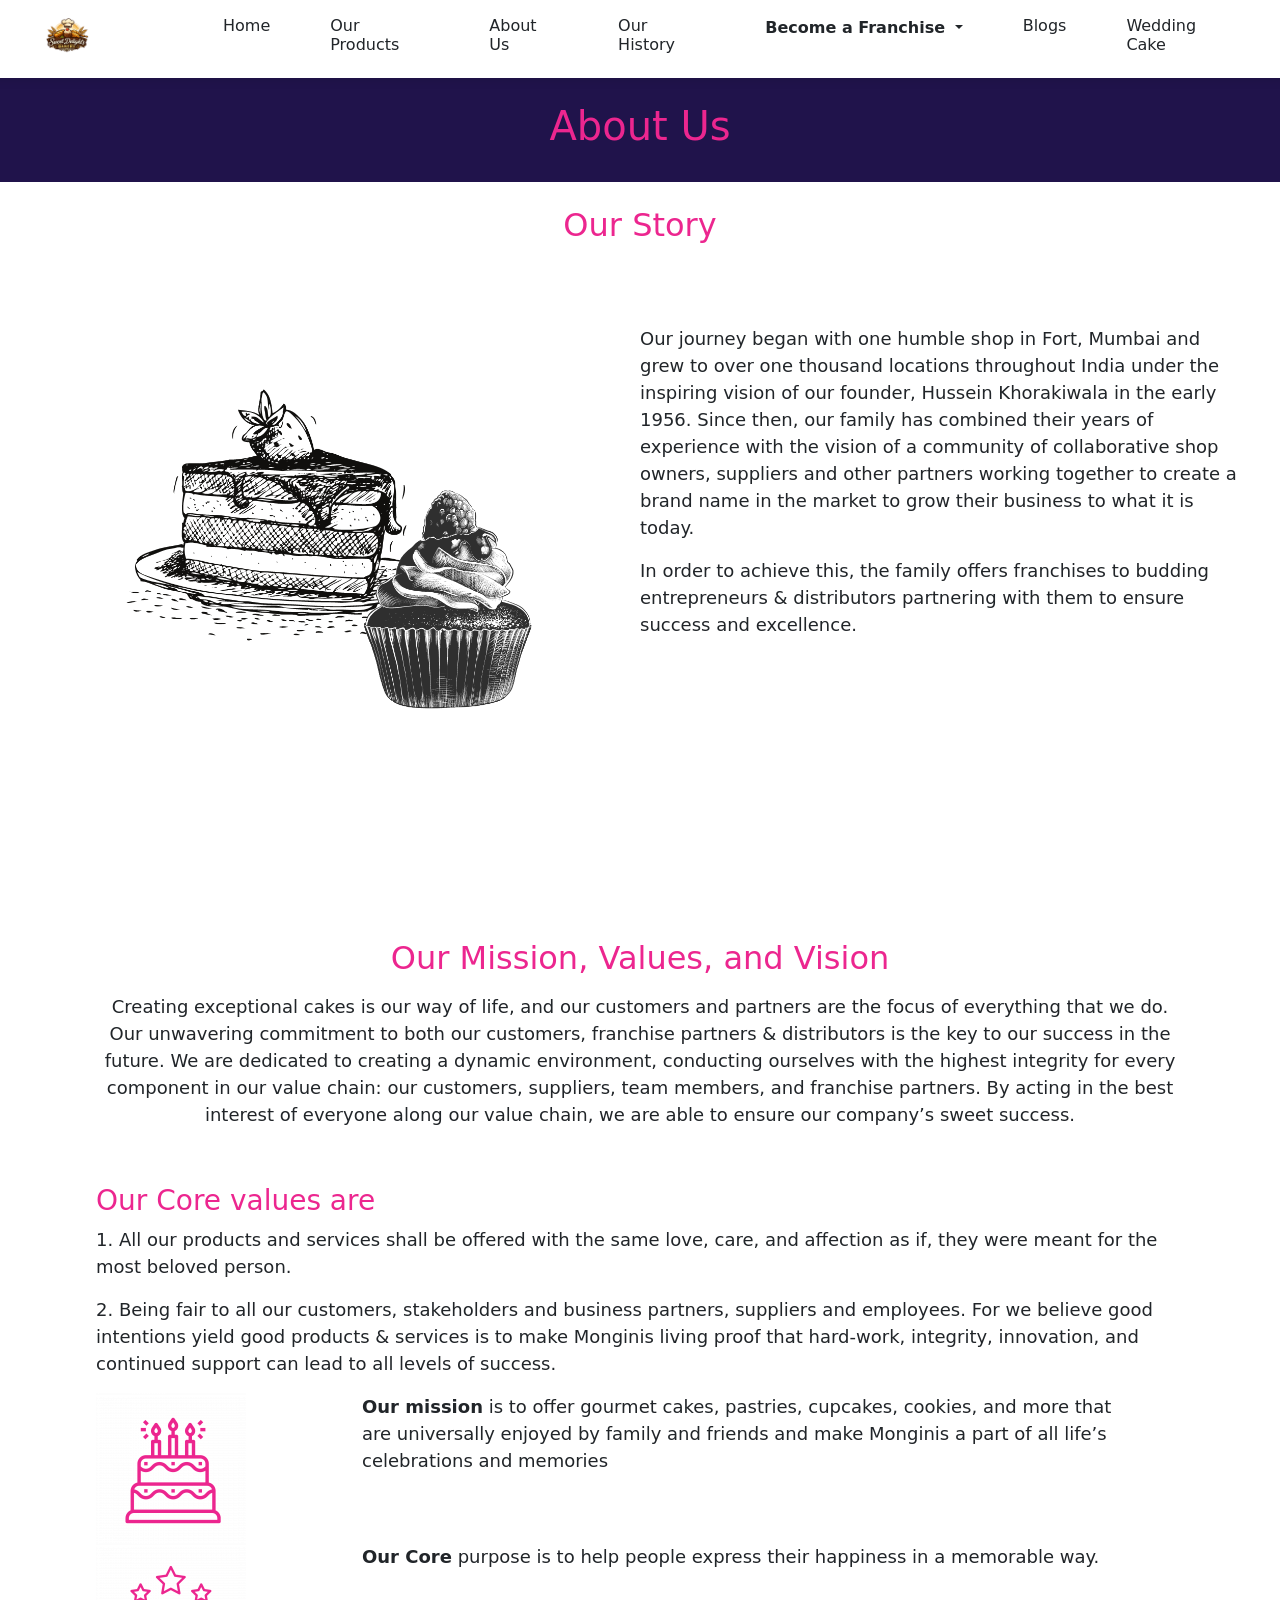
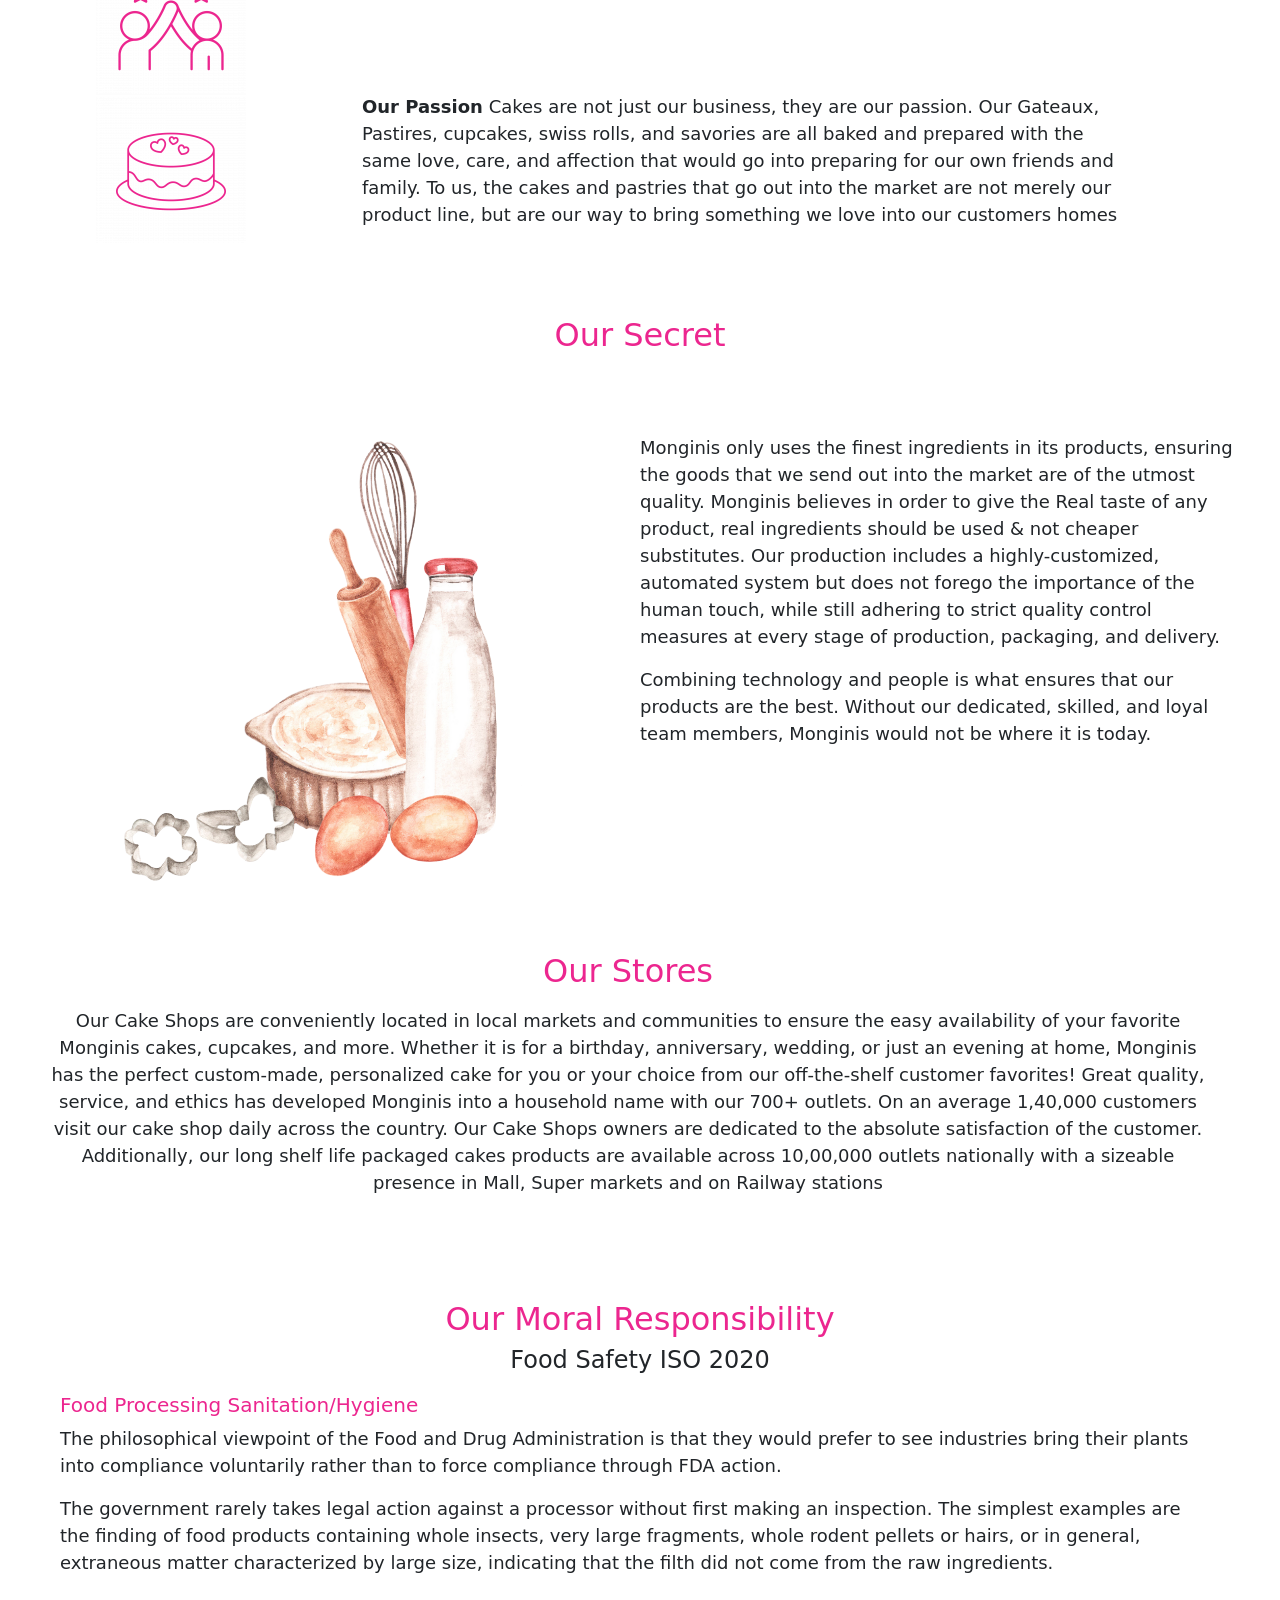
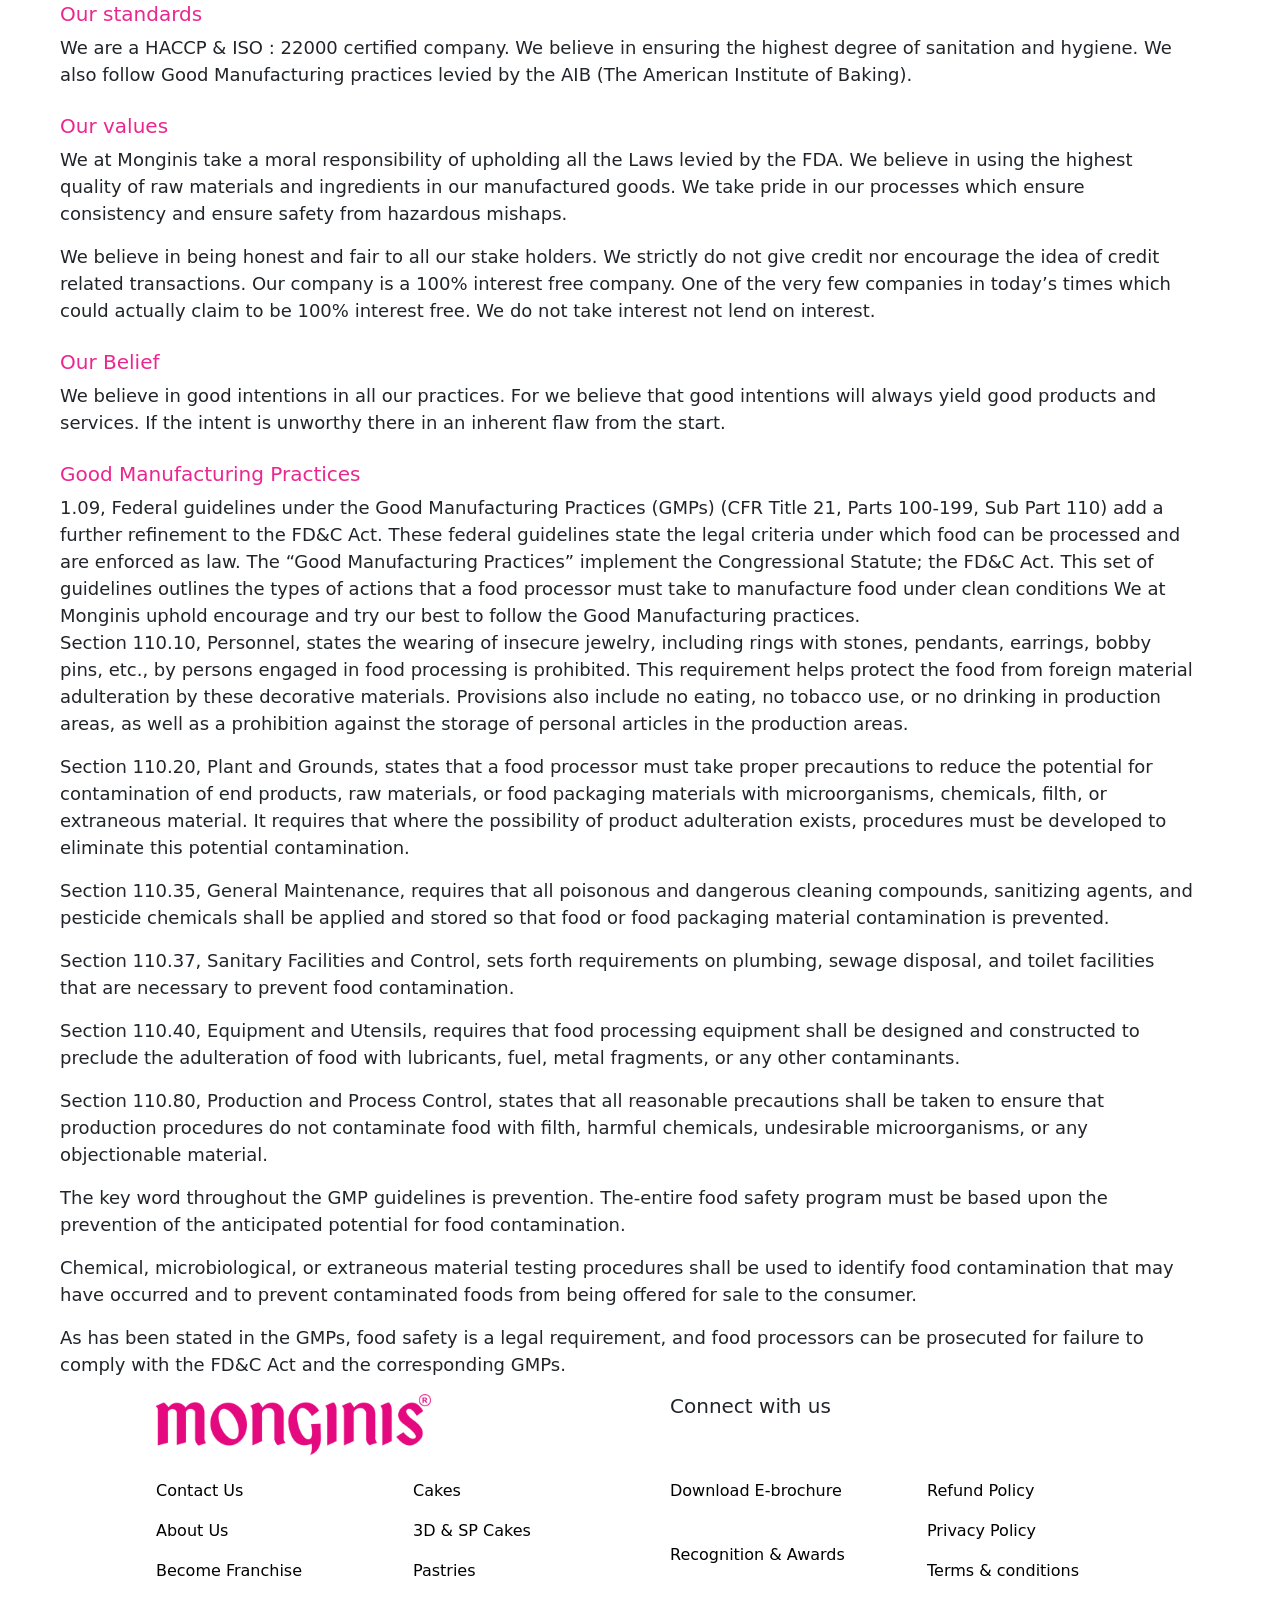
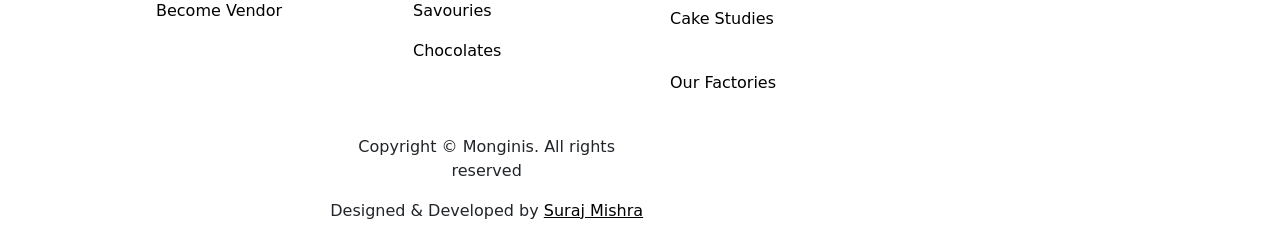
==== commit f378c222: "Updated design" ====
--- a/aboutus.html
+++ b/aboutus.html
@@ -14,10 +14,10 @@
 
    <!--navbar start-->
    <div class="row header good text-dark">
-    <nav class="navbar navbar-expand-lg">
+    <nav class="navbar navbar-expand-lg sticky-top">
         <div class="container-fluid">
             <a class="" href="index.html">
-                <img src="img/mlogo.png" alt="Bootstrap" class="ms-4" style="height: 33px; width: 150px;">
+                <img src="img/mainlogo.png" alt="Bootstrap" class="ms-4 logo">
               </a>
           <div class="collapse navbar-collapse ms-5 ps-5" id="navbarSupportedContent">
             <ul class="navbar-nav me-auto mb-2 mb-lg-0 text-dark">
@@ -56,7 +56,7 @@
         </div>
       </nav>
 </div>
-<!--navbar end--> 
+<!--navbar end-->
 <div class="container-fluid">
     <!--heading start -->
     <div class="row four py-4" style="background-color:#20134B; ;">
